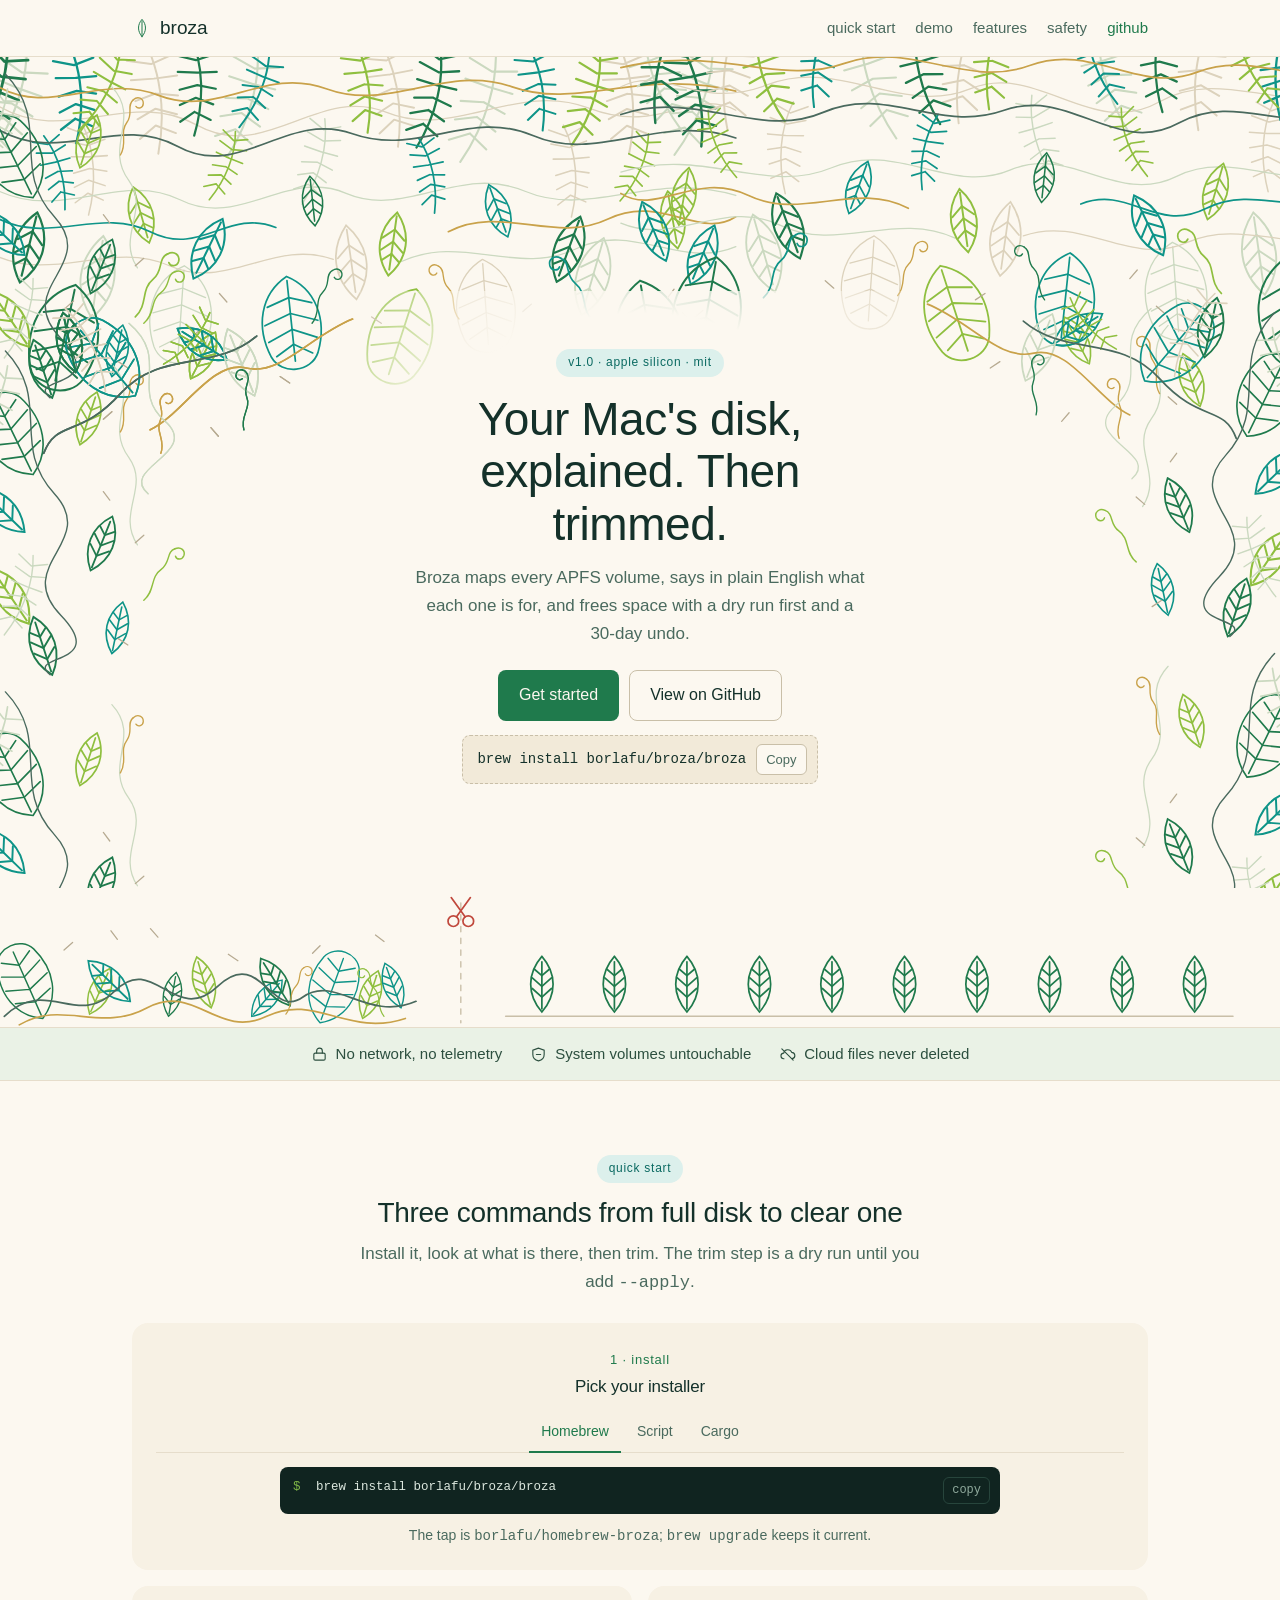
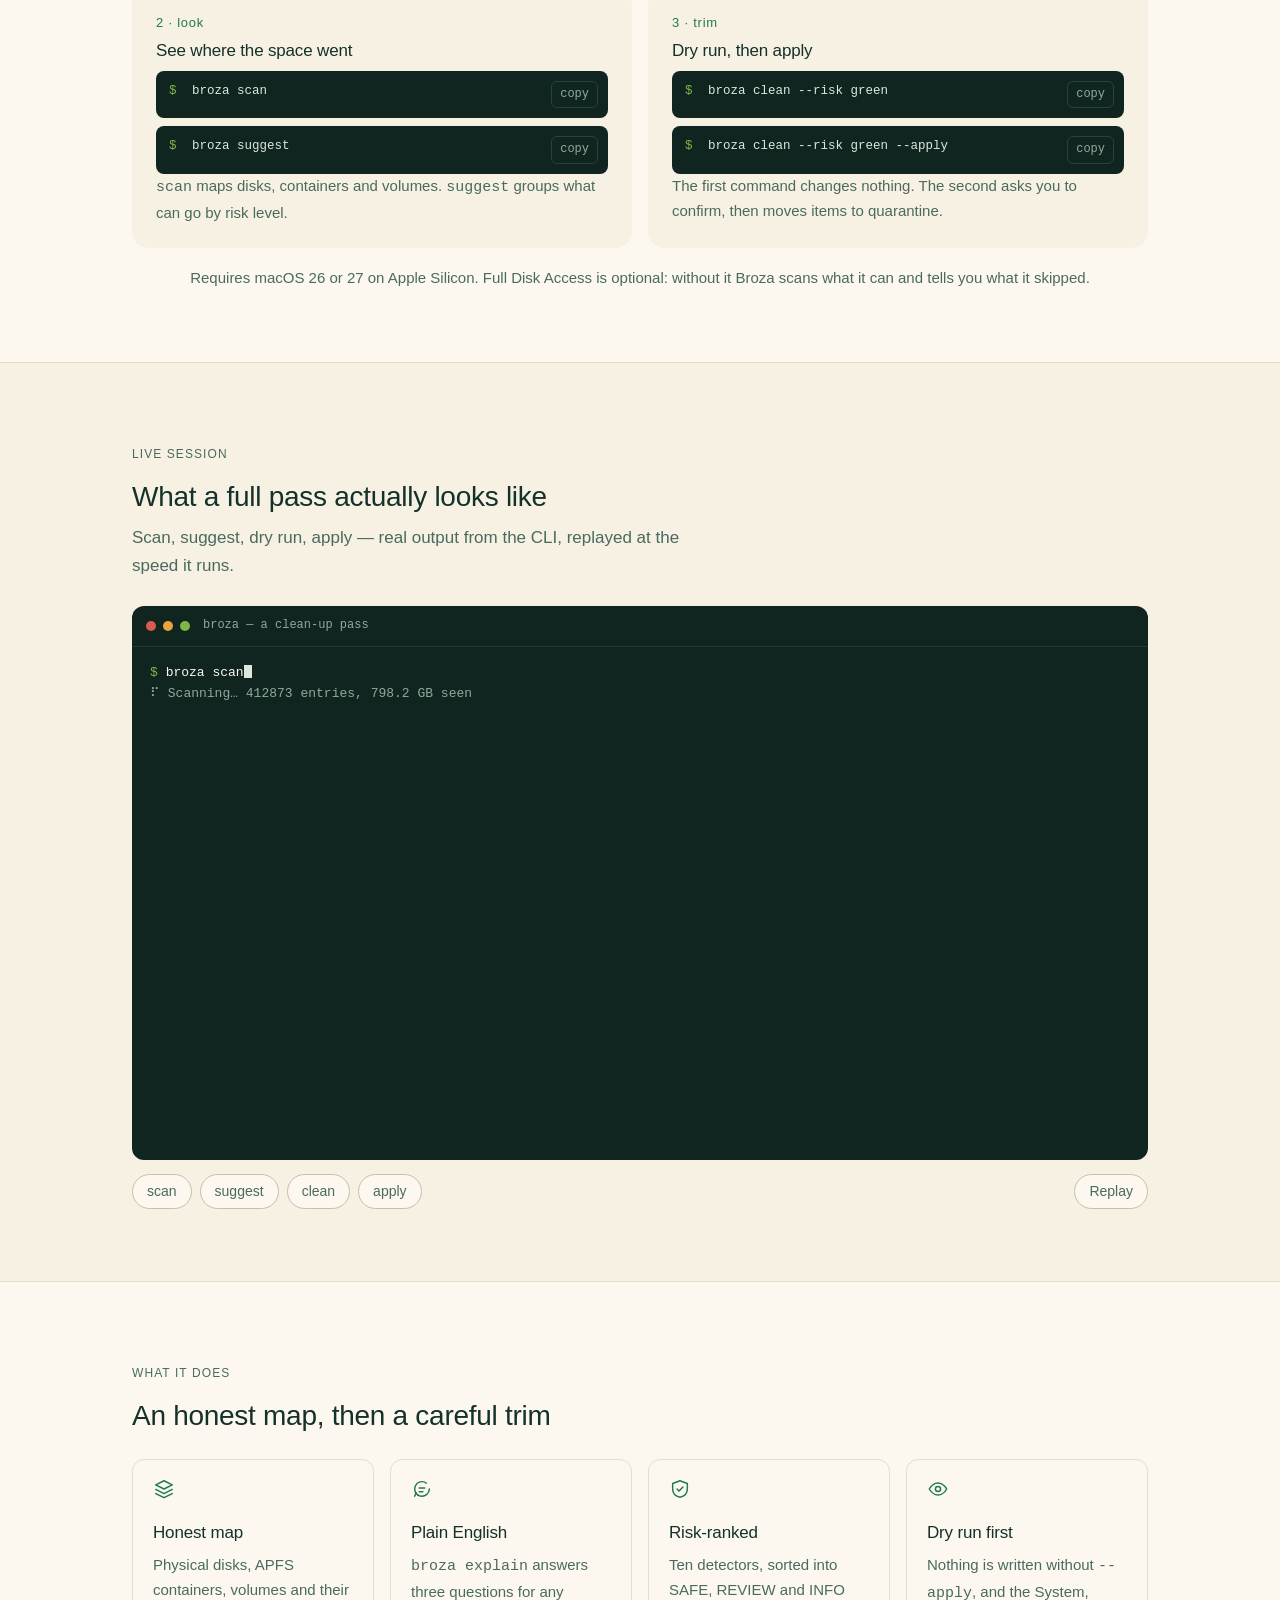
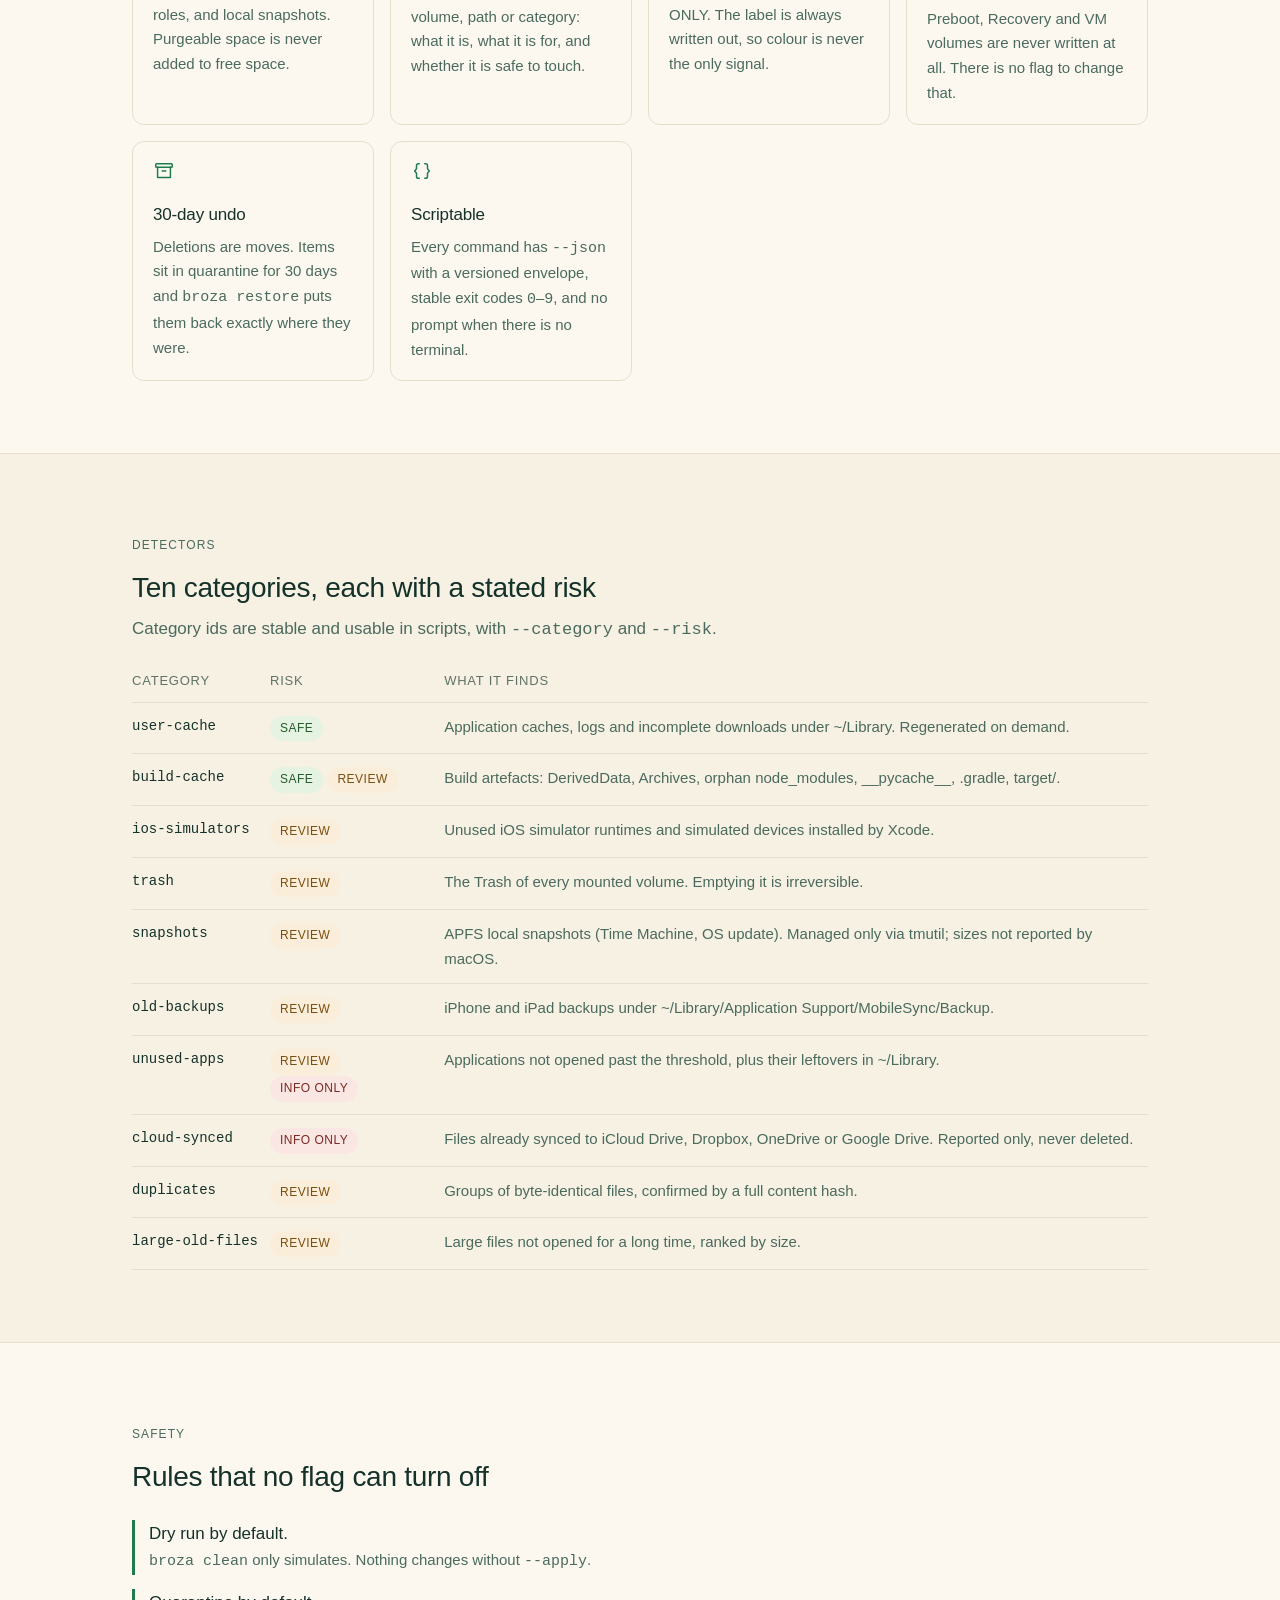
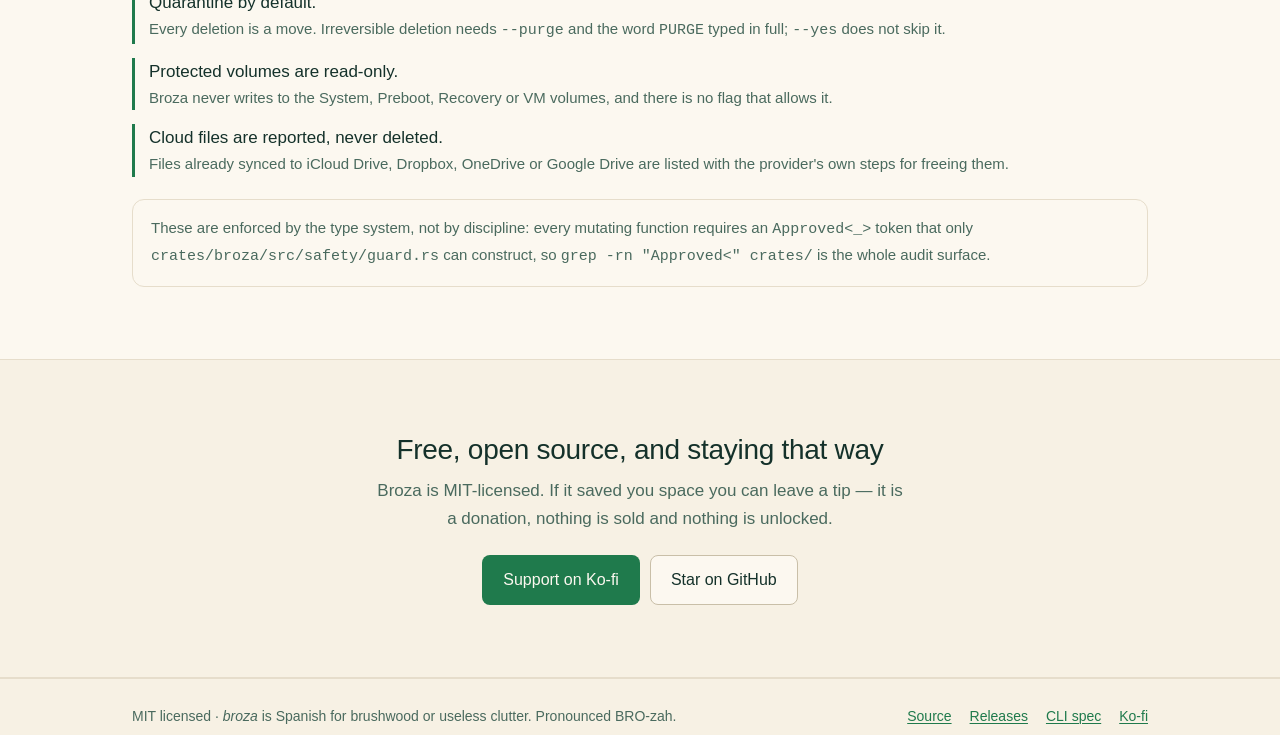
==== site/index.html @ 29a7ad4f "fix(site): contiguous hero foliage, quick start on two rows The canopy strip and the two margin colu" ====
<!doctype html>
<html lang="en">
<head>
<meta charset="utf-8">
<meta name="viewport" content="width=device-width, initial-scale=1">
<title>Broza — safe disk cleanup CLI for macOS</title>
<meta name="description" content="Broza is an open-source CLI that maps your Mac's APFS storage, explains what each volume and folder is for, and frees space with a dry run first and a reversible quarantine.">
<link rel="canonical" href="https://borlafu.github.io/broza/">
<link rel="icon" href="assets/favicon.svg" type="image/svg+xml">
<meta property="og:type" content="website">
<meta property="og:title" content="Broza — safe disk cleanup CLI for macOS">
<meta property="og:description" content="Maps every APFS volume, explains what each one is for, and frees space with a dry run first and a 30-day undo.">
<meta property="og:url" content="https://borlafu.github.io/broza/">
<meta name="twitter:card" content="summary">
<link rel="stylesheet" href="styles.css">
</head>
<body>

<a class="skip" href="#main">Skip to content</a>

<header class="nav">
  <div class="wrap nav-inner">
    <a class="brand" href="#main">
      <svg width="20" height="20" viewBox="-16 -56 32 60" fill="none" stroke="currentColor" stroke-width="3" stroke-linecap="round" style="color:var(--leaf)" aria-hidden="true"><path d="M0 0 C14 -16 14 -36 0 -52 C-14 -36 -14 -16 0 0 Z"/><path d="M0 -2 L0 -46"/></svg>
      broza
    </a>
    <nav class="nav-links" aria-label="Sections">
      <a href="#quick-start">quick start</a>
      <a href="#demo">demo</a>
      <a href="#features">features</a>
      <a href="#safety">safety</a>
      <a class="repo" href="https://github.com/borlafu/broza">github</a>
    </nav>
  </div>
</header>

<main id="main">

<section class="hero" style="padding-block:0">
  <div class="hero-body">
    <img class="hero-jungle" src="assets/hero-jungle.svg" alt="A tangled line-drawn jungle of leaves, ferns and vines">
    <div class="hero-plate">
      <span class="pill">v1.0 · apple silicon · mit</span>
      <h1>Your Mac's disk,<br>explained. Then trimmed.</h1>
      <p class="lede">Broza maps every APFS volume, says in plain English what each one is for, and frees space with a dry run first and a 30-day undo.</p>
      <div class="cta">
        <a class="btn btn-primary" href="#quick-start">Get started</a>
        <a class="btn btn-ghost" href="https://github.com/borlafu/broza">View on GitHub</a>
      </div>
      <div class="oneliner">
        <code id="install-cmd">brew install borlafu/broza/broza</code>
        <button class="copy" type="button" data-copy="install-cmd">Copy</button>
      </div>
    </div>
  </div>
  <img class="hero-cut" src="assets/hero-cut.svg" alt="The tangle is cut and becomes an evenly spaced row of leaves">
</section>

<div class="trust">
  <div class="wrap">
    <ul>
      <li><svg width="17" height="17" viewBox="0 0 24 24" fill="none" stroke="currentColor" stroke-width="1.6" stroke-linecap="round" aria-hidden="true"><rect x="4" y="10" width="16" height="10" rx="2"/><path d="M8 10V7a4 4 0 0 1 8 0v3"/></svg>No network, no telemetry</li>
      <li><svg width="17" height="17" viewBox="0 0 24 24" fill="none" stroke="currentColor" stroke-width="1.6" stroke-linecap="round" aria-hidden="true"><path d="M12 3 4 6v6c0 4.4 3.2 7.9 8 9 4.8-1.1 8-4.6 8-9V6z"/><path d="M9 12h6"/></svg>System volumes untouchable</li>
      <li><svg width="17" height="17" viewBox="0 0 24 24" fill="none" stroke="currentColor" stroke-width="1.6" stroke-linecap="round" aria-hidden="true"><path d="M7 18a4 4 0 0 1-.4-8A6 6 0 0 1 18 9a4.5 4.5 0 0 1 .8 8.9"/><path d="M4 4l16 16"/></svg>Cloud files never deleted</li>
    </ul>
  </div>
</div>

<section id="quick-start">
  <div class="wrap">
    <div class="section-head section-head-center">
      <span class="pill">quick start</span>
      <h2>Three commands from full disk to clear one</h2>
      <p>Install it, look at what is there, then trim. The trim step is a dry run until you add <code>--apply</code>.</p>
    </div>
    <div class="cards quick-cards">
      <div class="card card-soft card-install">
        <span class="step-n">1 · install</span>
        <h3>Pick your installer</h3>
        <div class="tabs" id="install-tabs" role="tablist" aria-label="Installation method" hidden>
          <button class="tab" type="button" role="tab" id="tab-brew" aria-controls="panel-brew" aria-selected="true">Homebrew</button>
          <button class="tab" type="button" role="tab" id="tab-script" aria-controls="panel-script" aria-selected="false">Script</button>
          <button class="tab" type="button" role="tab" id="tab-cargo" aria-controls="panel-cargo" aria-selected="false">Cargo</button>
        </div>
        <div class="panel" id="panel-brew" role="tabpanel" aria-labelledby="tab-brew">
          <div class="cmdline">
            <code><span class="sh" aria-hidden="true">$</span> brew install borlafu/broza/broza</code>
            <button class="copy-mini" type="button" data-copy-text="brew install borlafu/broza/broza" aria-label="Copy the Homebrew command"><span aria-hidden="true">copy</span></button>
          </div>
          <p>The tap is <code>borlafu/homebrew-broza</code>; <code>brew upgrade</code> keeps it current.</p>
        </div>
        <div class="panel" id="panel-script" role="tabpanel" aria-labelledby="tab-script">
          <div class="cmdline">
            <code><span class="sh" aria-hidden="true">$</span> curl --proto '=https' --tlsv1.2 -LsSf https://github.com/borlafu/broza/releases/latest/download/broza-cli-installer.sh | sh</code>
            <button class="copy-mini" type="button" data-copy-text="curl --proto '=https' --tlsv1.2 -LsSf https://github.com/borlafu/broza/releases/latest/download/broza-cli-installer.sh | sh" aria-label="Copy the installer script command"><span aria-hidden="true">copy</span></button>
          </div>
          <p>Installs the signed binary from the <a href="https://github.com/borlafu/broza/releases/latest">latest release</a>.</p>
        </div>
        <div class="panel" id="panel-cargo" role="tabpanel" aria-labelledby="tab-cargo">
          <div class="cmdline">
            <code><span class="sh" aria-hidden="true">$</span> cargo install --locked --git https://github.com/borlafu/broza broza-cli</code>
            <button class="copy-mini" type="button" data-copy-text="cargo install --locked --git https://github.com/borlafu/broza broza-cli" aria-label="Copy the Cargo command"><span aria-hidden="true">copy</span></button>
          </div>
          <p>Builds from source against the committed <code>Cargo.lock</code>.</p>
        </div>
      </div>
      <div class="card card-soft">
        <span class="step-n">2 · look</span>
        <h3>See where the space went</h3>
        <div class="cmdline">
          <code><span class="sh" aria-hidden="true">$</span> broza scan</code>
          <button class="copy-mini" type="button" data-copy-text="broza scan" aria-label="Copy the scan command"><span aria-hidden="true">copy</span></button>
        </div>
        <div class="cmdline">
          <code><span class="sh" aria-hidden="true">$</span> broza suggest</code>
          <button class="copy-mini" type="button" data-copy-text="broza suggest" aria-label="Copy the suggest command"><span aria-hidden="true">copy</span></button>
        </div>
        <p><code>scan</code> maps disks, containers and volumes. <code>suggest</code> groups what can go by risk level.</p>
      </div>
      <div class="card card-soft">
        <span class="step-n">3 · trim</span>
        <h3>Dry run, then apply</h3>
        <div class="cmdline">
          <code><span class="sh" aria-hidden="true">$</span> broza clean --risk green</code>
          <button class="copy-mini" type="button" data-copy-text="broza clean --risk green" aria-label="Copy the dry-run command"><span aria-hidden="true">copy</span></button>
        </div>
        <div class="cmdline">
          <code><span class="sh" aria-hidden="true">$</span> broza clean --risk green --apply</code>
          <button class="copy-mini" type="button" data-copy-text="broza clean --risk green --apply" aria-label="Copy the apply command"><span aria-hidden="true">copy</span></button>
        </div>
        <p>The first command changes nothing. The second asks you to confirm, then moves items to quarantine.</p>
      </div>
    </div>
    <p class="note note-center">Requires macOS 26 or 27 on Apple Silicon. Full Disk Access is optional: without it Broza scans what it can and tells you what it skipped.</p>
  </div>
</section>

<section id="demo" class="section-alt">
  <div class="wrap">
    <div class="section-head">
      <p class="eyebrow">Live session</p>
      <h2>What a full pass actually looks like</h2>
      <p>Scan, suggest, dry run, apply — real output from the CLI, replayed at the speed it runs.</p>
    </div>

    <div class="term" id="term" aria-live="off">
      <div class="term-bar">
        <span class="dot dot-r"></span><span class="dot dot-a"></span><span class="dot dot-g"></span>
        <span class="term-title">broza — a clean-up pass</span>
      </div>
      <pre class="term-body" id="term-body"><span class="term-step" data-step="scan" data-work="1400" data-status="Scanning… 412873 entries, 798.2 GB seen"><span class="line-cmd"><span class="prompt">$</span> <span class="cmd">broza scan</span></span>
<span class="out">Physical disk  disk0  —  APPLE SSD AP1024Z  (1.00 TB)
└─ APFS container  disk3  (994.7 GB)
   ├─ Used        812.4 GB  <span class="review">████████████████░░░░</span>  81.7%
   ├─ Free         98.1 GB
   └─ Purgeable    84.1 GB  <span class="dim">← estimate; macOS shows this as "available"</span>

   Volumes in this container:
   ┌ Macintosh HD         System     11.3 GB   <span class="dim">read-only, sealed</span>
   ├ Macintosh HD - Data  Data      798.2 GB   <span class="strong">← your data</span>
   ├ Preboot              Preboot     6.5 GB
   ├ Recovery             Recovery    1.2 GB
   └ VM                   VM          3.0 GB   <span class="dim">swap</span>

Largest consumers on Macintosh HD - Data:
  312.4 GB  ~/Library/Developer/Xcode/DerivedData/
   84.1 GB  ~/Library/Caches/
   61.7 GB  ~/Documents/</span></span>
<span class="term-step" data-step="suggest" data-work="2600"><span class="line-cmd"><span class="prompt">$</span> <span class="cmd">broza suggest</span></span>
<span class="out">Potentially reclaimable space:  <span class="strong">234.3 GB</span>
Reported, not reclaimable by Broza: 51.1 GB

<span class="safe">SAFE (green) — 138.2 GB</span>
   build-cache      121.4 GB   Xcode DerivedData (94.2 GB), Python bytecode caches (27.2 GB)
   user-cache        16.8 GB   Application caches (16.8 GB)

<span class="review">REVIEW (amber) — 96.1 GB</span>
   duplicates        52.3 GB   Duplicate files (52.3 GB)
   unused-apps       28.7 GB   6 apps not opened in more than 1 year
   old-backups       15.1 GB   2 iPhone backups from 2023
   build-cache          0 B
                               Docker Desktop disk image: 38.6 GB — inform only, see: broza explain build-cache
   snapshots           0 B     4 Time Machine local snapshots (size not reported by macOS)

<span class="info">INFO ONLY (red) — 0 B</span>
   cloud-synced         0 B
                               Already backed up in iCloud Drive: 12.5 GB — inform only, see: broza explain cloud-synced

<span class="dim">Next step:
  broza clean --risk green            (dry run, deletes nothing)
  broza clean --risk green --apply    (moves to quarantine; space is freed after expiry or purge)</span></span></span>
<span class="term-step" data-step="clean" data-work="1000"><span class="line-cmd"><span class="prompt">$</span> <span class="cmd">broza clean --risk green</span></span>
<span class="out"><span class="strong">Dry run: nothing was changed.</span>

Would move to quarantine 5122 item(s), 21.6 GB in all:
   planned        3.0 GB  ~/Library/Caches/Google
   planned        2.3 GB  ~/Library/Caches/pnpm
   planned        1.9 GB  ~/Library/Caches/Homebrew
   … and 5119 more

<span class="dim">Next step:
  broza clean --risk green --apply    (moves to quarantine; `broza restore` brings items back until they expire)</span></span></span>
<span class="term-step" data-step="apply" data-work="1800"><span class="line-cmd"><span class="prompt">$</span> <span class="cmd">broza clean --risk green --apply</span></span>
<span class="out">
5122 items (21.6 GB), risk <span class="safe">SAFE</span>.
  ~/Library/Caches/Google
  ~/Library/Caches/pnpm
  ~/Library/Caches/Homebrew
  ~/Library/Caches/Yarn
  ~/Library/Caches/go-build
Proceed? [y/N] <span class="strong">y</span>
Session cln_20260921103608_a1b2: 5122 item(s) moved to quarantine, 21.6 GB pending (freed after expiry or purge).
Quarantine: ~/.local/share/broza/quarantine/cln_20260921103608_a1b2
<span class="strong">Undo: broza restore --session cln_20260921103608_a1b2</span></span></span></pre>
    </div>

    <div class="term-controls" id="term-controls" hidden>
      <button class="chip" type="button" data-jump="scan" aria-pressed="false">scan</button>
      <button class="chip" type="button" data-jump="suggest" aria-pressed="false">suggest</button>
      <button class="chip" type="button" data-jump="clean" aria-pressed="false">clean</button>
      <button class="chip" type="button" data-jump="apply" aria-pressed="false">apply</button>
      <button class="chip replay" type="button" data-replay>Replay</button>
    </div>
  </div>
</section>

<section id="features">
  <div class="wrap">
    <div class="section-head">
      <p class="eyebrow">What it does</p>
      <h2>An honest map, then a careful trim</h2>
    </div>
    <div class="cards">
      <div class="card">
        <svg width="22" height="22" viewBox="0 0 24 24" fill="none" stroke="currentColor" stroke-width="1.6" stroke-linecap="round" stroke-linejoin="round" aria-hidden="true"><path d="M12 3 3 7.5 12 12l9-4.5z"/><path d="M3 12.5 12 17l9-4.5"/><path d="M3 17 12 21.5 21 17"/></svg>
        <h3>Honest map</h3>
        <p>Physical disks, APFS containers, volumes and their roles, and local snapshots. Purgeable space is never added to free space.</p>
      </div>
      <div class="card">
        <svg width="22" height="22" viewBox="0 0 24 24" fill="none" stroke="currentColor" stroke-width="1.6" stroke-linecap="round" stroke-linejoin="round" aria-hidden="true"><path d="M20 12a8 8 0 1 1-3.3-6.5"/><path d="M4 20l1.6-4"/><path d="M9 11h6M9 15h4"/></svg>
        <h3>Plain English</h3>
        <p><code>broza explain</code> answers three questions for any volume, path or category: what it is, what it is for, and whether it is safe to touch.</p>
      </div>
      <div class="card">
        <svg width="22" height="22" viewBox="0 0 24 24" fill="none" stroke="currentColor" stroke-width="1.6" stroke-linecap="round" stroke-linejoin="round" aria-hidden="true"><path d="M12 3 4 6v6c0 4.4 3.2 7.9 8 9 4.8-1.1 8-4.6 8-9V6z"/><path d="m8.8 12 2.2 2.2 4.2-4.4"/></svg>
        <h3>Risk-ranked</h3>
        <p>Ten detectors, sorted into SAFE, REVIEW and INFO ONLY. The label is always written out, so colour is never the only signal.</p>
      </div>
      <div class="card">
        <svg width="22" height="22" viewBox="0 0 24 24" fill="none" stroke="currentColor" stroke-width="1.6" stroke-linecap="round" stroke-linejoin="round" aria-hidden="true"><path d="M2.5 12S6 5.5 12 5.5 21.5 12 21.5 12 18 18.5 12 18.5 2.5 12 2.5 12Z"/><circle cx="12" cy="12" r="2.8"/></svg>
        <h3>Dry run first</h3>
        <p>Nothing is written without <code>--apply</code>, and the System, Preboot, Recovery and VM volumes are never written at all. There is no flag to change that.</p>
      </div>
      <div class="card">
        <svg width="22" height="22" viewBox="0 0 24 24" fill="none" stroke="currentColor" stroke-width="1.6" stroke-linecap="round" stroke-linejoin="round" aria-hidden="true"><rect x="3" y="4" width="18" height="4" rx="1"/><path d="M5 8v11h14V8"/><path d="M10 12h4"/></svg>
        <h3>30-day undo</h3>
        <p>Deletions are moves. Items sit in quarantine for 30 days and <code>broza restore</code> puts them back exactly where they were.</p>
      </div>
      <div class="card">
        <svg width="22" height="22" viewBox="0 0 24 24" fill="none" stroke="currentColor" stroke-width="1.6" stroke-linecap="round" stroke-linejoin="round" aria-hidden="true"><path d="M9 4H8a2 2 0 0 0-2 2v3.5L4 12l2 2.5V18a2 2 0 0 0 2 2h1"/><path d="M15 4h1a2 2 0 0 1 2 2v3.5l2 2.5-2 2.5V18a2 2 0 0 1-2 2h-1"/></svg>
        <h3>Scriptable</h3>
        <p>Every command has <code>--json</code> with a versioned envelope, stable exit codes <code>0</code>–<code>9</code>, and no prompt when there is no terminal.</p>
      </div>
    </div>
  </div>
</section>

<section class="section-alt">
  <div class="wrap">
    <div class="section-head">
      <p class="eyebrow">Detectors</p>
      <h2>Ten categories, each with a stated risk</h2>
      <p>Category ids are stable and usable in scripts, with <code>--category</code> and <code>--risk</code>.</p>
    </div>
    <table class="detectors">
      <thead>
        <tr><th scope="col">Category</th><th scope="col">Risk</th><th scope="col">What it finds</th></tr>
      </thead>
      <tbody>
        <tr><td>user-cache</td><td><span class="risk risk-safe">SAFE</span></td><td>Application caches, logs and incomplete downloads under ~/Library. Regenerated on demand.</td></tr>
        <tr><td>build-cache</td><td><span class="risk risk-safe">SAFE</span> <span class="risk risk-review">REVIEW</span></td><td>Build artefacts: DerivedData, Archives, orphan node_modules, __pycache__, .gradle, target/.</td></tr>
        <tr><td>ios-simulators</td><td><span class="risk risk-review">REVIEW</span></td><td>Unused iOS simulator runtimes and simulated devices installed by Xcode.</td></tr>
        <tr><td>trash</td><td><span class="risk risk-review">REVIEW</span></td><td>The Trash of every mounted volume. Emptying it is irreversible.</td></tr>
        <tr><td>snapshots</td><td><span class="risk risk-review">REVIEW</span></td><td>APFS local snapshots (Time Machine, OS update). Managed only via tmutil; sizes not reported by macOS.</td></tr>
        <tr><td>old-backups</td><td><span class="risk risk-review">REVIEW</span></td><td>iPhone and iPad backups under ~/Library/Application Support/MobileSync/Backup.</td></tr>
        <tr><td>unused-apps</td><td><span class="risk risk-review">REVIEW</span> <span class="risk risk-info">INFO ONLY</span></td><td>Applications not opened past the threshold, plus their leftovers in ~/Library.</td></tr>
        <tr><td>cloud-synced</td><td><span class="risk risk-info">INFO ONLY</span></td><td>Files already synced to iCloud Drive, Dropbox, OneDrive or Google Drive. Reported only, never deleted.</td></tr>
        <tr><td>duplicates</td><td><span class="risk risk-review">REVIEW</span></td><td>Groups of byte-identical files, confirmed by a full content hash.</td></tr>
        <tr><td>large-old-files</td><td><span class="risk risk-review">REVIEW</span></td><td>Large files not opened for a long time, ranked by size.</td></tr>
      </tbody>
    </table>
  </div>
</section>

<section id="safety">
  <div class="wrap">
    <div class="section-head">
      <p class="eyebrow">Safety</p>
      <h2>Rules that no flag can turn off</h2>
    </div>
    <ul class="safety-list">
      <li><strong>Dry run by default.</strong><p><code>broza clean</code> only simulates. Nothing changes without <code>--apply</code>.</p></li>
      <li><strong>Quarantine by default.</strong><p>Every deletion is a move. Irreversible deletion needs <code>--purge</code> and the word <code>PURGE</code> typed in full; <code>--yes</code> does not skip it.</p></li>
      <li><strong>Protected volumes are read-only.</strong><p>Broza never writes to the System, Preboot, Recovery or VM volumes, and there is no flag that allows it.</p></li>
      <li><strong>Cloud files are reported, never deleted.</strong><p>Files already synced to iCloud Drive, Dropbox, OneDrive or Google Drive are listed with the provider's own steps for freeing them.</p></li>
    </ul>
    <p class="proof">These are enforced by the type system, not by discipline: every mutating function requires an <code>Approved&lt;_&gt;</code> token that only <code>crates/broza/src/safety/guard.rs</code> can construct, so <code>grep -rn "Approved&lt;" crates/</code> is the whole audit surface.</p>
  </div>
</section>

<section class="section-alt support">
  <div class="wrap">
    <h2>Free, open source, and staying that way</h2>
    <p>Broza is MIT-licensed. If it saved you space you can leave a tip — it is a donation, nothing is sold and nothing is unlocked.</p>
    <div class="cta">
      <a class="btn btn-primary" href="https://ko-fi.com/borlafu">Support on Ko-fi</a>
      <a class="btn btn-ghost" href="https://github.com/borlafu/broza">Star on GitHub</a>
    </div>
  </div>
</section>

</main>

<footer class="footer">
  <div class="wrap footer-inner">
    <p>MIT licensed · <em>broza</em> is Spanish for brushwood or useless clutter. Pronounced BRO-zah.</p>
    <ul>
      <li><a href="https://github.com/borlafu/broza">Source</a></li>
      <li><a href="https://github.com/borlafu/broza/releases/latest">Releases</a></li>
      <li><a href="https://github.com/borlafu/broza/blob/main/docs/cli-spec.md">CLI spec</a></li>
      <li><a href="https://ko-fi.com/borlafu">Ko-fi</a></li>
    </ul>
  </div>
</footer>

<script src="ui.js" defer></script>
<script src="demo.js" defer></script>
</body>
</html>
---- site/styles.css ----
/* Broza landing page. Flat, line-drawn, one fixed light theme. */

:root {
  color-scheme: light;

  --paper: #fcf8f0;
  --paper-2: #f7f1e4;
  --paper-3: #eaf2e6;
  --ink: #14312a;
  --ink-soft: #4a6a5e;
  --leaf: #1f7a4c;
  --leaf-dark: #17603b;
  --palm: #0e9488;
  --palm-tint: #dcf0ec;
  --palm-ink: #0b6a62;
  --line: #e6ddcb;
  --line-strong: #c9bfa8;

  --safe-bg: #e6f2e2;
  --safe-ink: #245c2c;
  --review-bg: #faeeda;
  --review-ink: #7a4e10;
  --info-bg: #fae7e4;
  --info-ink: #7a2a22;

  --term-bg: #102420;
  --term-fg: #dce7de;
  --term-dim: #8fa99c;
  --term-green: #7fb646;
  --term-amber: #e8a33d;
  --term-red: #e2766a;
  --term-bright: #fcf8f0;

  --radius: 8px;
  --radius-card: 12px;
  --gutter: clamp(16px, 4vw, 32px);
  --measure: 1080px;

  --sans: -apple-system, BlinkMacSystemFont, "Segoe UI", Roboto, Helvetica, Arial, sans-serif;
  --mono: ui-monospace, SFMono-Regular, "SF Mono", Menlo, Consolas, monospace;
}

* { box-sizing: border-box; }

html { -webkit-text-size-adjust: 100%; }

body {
  margin: 0;
  background: var(--paper);
  color: var(--ink);
  font-family: var(--sans);
  font-size: 17px;
  line-height: 1.65;
}

h1, h2, h3 { font-weight: 500; letter-spacing: -0.01em; margin: 0; }
h1 { font-size: clamp(30px, 5.2vw, 46px); line-height: 1.14; }
h2 { font-size: clamp(22px, 3.2vw, 28px); line-height: 1.25; }
h3 { font-size: 17px; }
p { margin: 0; }

a { color: var(--leaf); text-decoration-thickness: 1px; text-underline-offset: 2px; }
a:hover { color: var(--leaf-dark); }

code, pre, kbd { font-family: var(--mono); }

:focus-visible { outline: 2px solid var(--leaf); outline-offset: 2px; border-radius: 3px; }

.skip {
  position: absolute;
  left: -9999px;
  top: 8px;
  background: var(--paper);
  border: 1px solid var(--leaf);
  border-radius: var(--radius);
  padding: 8px 14px;
  z-index: 10;
}
.skip:focus { left: var(--gutter); }

.wrap {
  max-width: var(--measure);
  margin: 0 auto;
  padding-inline: var(--gutter);
}

.eyebrow {
  font-size: 12px;
  letter-spacing: 0.09em;
  text-transform: uppercase;
  color: #5f7267;
  margin-bottom: 14px;
}

/* ---------- nav ---------- */

.nav {
  border-bottom: 1px solid var(--line);
  background: var(--paper);
}
.nav-inner {
  display: flex;
  align-items: center;
  justify-content: space-between;
  gap: 16px;
  min-height: 56px;
}
.brand {
  display: flex;
  align-items: center;
  gap: 8px;
  font-size: 19px;
  font-weight: 500;
  color: var(--ink);
  text-decoration: none;
}
.nav-links { display: flex; gap: 20px; font-size: 15px; }
.nav-links a { color: var(--ink-soft); text-decoration: none; }
.nav-links a:hover { color: var(--leaf); }
.nav-links .repo { color: var(--leaf); }

/* ---------- hero ---------- */

.hero { background: var(--paper); }

.hero-body {
  position: relative;
  padding-top: clamp(150px, 26vh, 250px);
  padding-bottom: clamp(24px, 4vw, 48px);
  overflow: hidden;
}

.hero-jungle {
  position: absolute;
  inset: 0;
  width: 100%;
  height: 100%;
  object-fit: cover;
  object-position: center top;
  pointer-events: none;
}

.hero-plate {
  position: relative;
  width: min(560px, 82%);
  margin: 0 auto;
  padding: clamp(28px, 6vw, 56px) clamp(24px, 5vw, 52px);
  text-align: center;
  background: radial-gradient(
    ellipse 78% 74% at 50% 50%,
    var(--paper) 0%,
    var(--paper) 62%,
    rgba(252, 248, 240, 0) 100%
  );
}

.pill {
  display: inline-block;
  font-size: 12px;
  letter-spacing: 0.06em;
  color: var(--palm-ink);
  background: var(--palm-tint);
  border-radius: 999px;
  padding: 4px 12px;
  margin-bottom: 16px;
}

.lede { color: var(--ink-soft); margin-top: 14px; }

.cta {
  display: flex;
  justify-content: center;
  flex-wrap: wrap;
  gap: 10px;
  margin-top: 22px;
}

.btn {
  display: inline-block;
  font-size: 16px;
  padding: 11px 20px;
  border-radius: var(--radius);
  text-decoration: none;
  border: 1px solid transparent;
}
.btn-primary { background: var(--leaf); color: var(--paper); }
.btn-primary:hover { background: var(--leaf-dark); color: var(--paper); }
.btn-ghost { border-color: var(--line-strong); color: var(--ink); background: var(--paper); }
.btn-ghost:hover { border-color: var(--leaf); color: var(--leaf); }

.oneliner {
  display: inline-flex;
  align-items: center;
  gap: 10px;
  margin-top: 14px;
  background: #f2ead9;
  border: 1px dashed var(--line-strong);
  border-radius: var(--radius);
  padding: 8px 10px 8px 14px;
  max-width: 100%;
}
.oneliner code { font-size: 14px; white-space: nowrap; overflow-x: auto; }
.copy {
  font: inherit;
  font-size: 13px;
  color: var(--ink-soft);
  background: var(--paper);
  border: 1px solid var(--line-strong);
  border-radius: 6px;
  padding: 4px 9px;
  cursor: pointer;
}
.copy:hover { color: var(--leaf); border-color: var(--leaf); }

.hero-cut { display: block; width: 100%; height: auto; }

/* ---------- trust strip ---------- */

.trust {
  background: var(--paper-3);
  border-block: 1px solid var(--line);
  font-size: 15px;
  color: #2c4f3f;
}
.trust ul {
  display: flex;
  flex-wrap: wrap;
  justify-content: center;
  gap: 10px 28px;
  list-style: none;
  margin: 0;
  padding: 14px 0;
}
.trust li { display: flex; align-items: center; gap: 8px; }
.trust svg { flex: none; }

/* ---------- sections ---------- */

section { padding-block: clamp(40px, 7vw, 72px); }
.section-alt { background: var(--paper-2); border-block: 1px solid var(--line); }
.section-head { max-width: 62ch; margin-bottom: 26px; }
.section-head p { color: var(--ink-soft); margin-top: 10px; }

.cards {
  display: grid;
  grid-template-columns: repeat(auto-fit, minmax(240px, 1fr));
  gap: 16px;
}

.card {
  background: var(--paper);
  border: 1px solid var(--line);
  border-radius: var(--radius-card);
  padding: 18px 20px;
}
.card h3 { margin-bottom: 6px; }
.card p { color: var(--ink-soft); font-size: 15px; }
.card svg { color: var(--leaf); margin-bottom: 10px; }
.card pre {
  margin: 10px 0 0;
  font-size: 14px;
  line-height: 1.75;
  white-space: pre-wrap;
  word-break: break-word;
}
.step-n {
  display: inline-block;
  font-size: 13px;
  color: var(--leaf);
  letter-spacing: 0.06em;
}
.note { color: var(--ink-soft); font-size: 15px; margin-top: 18px; }

/* ---------- install tabs + command lines ---------- */

.tabs {
  display: flex;
  gap: 4px;
  margin: 12px 0 14px;
  border-bottom: 1px solid var(--line);
}
.tab {
  font: inherit;
  font-size: 14px;
  color: var(--ink-soft);
  background: none;
  border: 0;
  border-bottom: 2px solid transparent;
  border-radius: 0;
  padding: 7px 12px;
  margin-bottom: -1px;
  cursor: pointer;
}
.tab:hover { color: var(--leaf); }
.tab[aria-selected="true"] { color: var(--leaf); border-bottom-color: var(--leaf); }

.panel + .panel { margin-top: 12px; }
.panel p { color: var(--ink-soft); font-size: 14px; margin-top: 10px; }

.cmdline {
  display: flex;
  align-items: flex-start;
  gap: 10px;
  background: var(--term-bg);
  border-radius: var(--radius);
  padding: 10px 10px 10px 13px;
}
.cmdline + .cmdline { margin-top: 8px; }
.cmdline code {
  flex: 1;
  min-width: 0;
  font-size: 12.5px;
  line-height: 1.6;
  color: var(--term-fg);
  overflow-wrap: anywhere;
}
.cmdline .sh { color: var(--term-green); margin-right: 8px; }
.copy-mini {
  font: inherit;
  font-family: var(--mono);
  font-size: 12px;
  color: var(--term-dim);
  background: none;
  border: 1px solid #27453c;
  border-radius: 6px;
  padding: 3px 8px;
  cursor: pointer;
  flex: none;
}
.copy-mini:hover { color: var(--term-fg); border-color: #3c6355; }
.copy-mini:focus-visible { outline-color: var(--term-green); }

.section-head-center { text-align: center; margin-inline: auto; }
.section-head-center .pill { margin-bottom: 12px; }

.quick-cards { grid-template-columns: 1fr; }
.card-soft {
  border: 0;
  background: var(--paper-2);
  border-radius: 16px;
  padding: 22px 24px;
}
.card-install { text-align: center; }
.card-install .tabs { justify-content: center; }
.card-install .panel { max-width: 720px; margin-inline: auto; }
.card-install .cmdline { text-align: left; }
.note-center { text-align: center; }

@media (min-width: 700px) {
  .quick-cards { grid-template-columns: 1fr 1fr; }
  .card-install { grid-column: 1 / -1; }
}

/* ---------- terminal ---------- */

.term {
  background: var(--term-bg);
  border-radius: var(--radius-card);
  overflow: hidden;
}
.term-bar {
  display: flex;
  align-items: center;
  gap: 7px;
  padding: 10px 14px;
  border-bottom: 1px solid #1e3a33;
}
.dot { width: 10px; height: 10px; border-radius: 50%; display: block; }
.dot-r { background: #d95a4e; }
.dot-a { background: #e8a33d; }
.dot-g { background: #7fb646; }
.term-title { font-family: var(--mono); font-size: 12px; color: var(--term-dim); margin-left: 6px; }
.term-body {
  margin: 0;
  padding: 16px 18px;
  font-size: 13px;
  line-height: 1.6;
  color: var(--term-fg);
  white-space: pre;
  overflow-x: auto;
}
.term-body .prompt { color: var(--term-green); }
.term-body .cmd { color: var(--term-bright); }
.term-body .safe { color: var(--term-green); }
.term-body .review { color: var(--term-amber); }
.term-body .info { color: var(--term-red); }
.term-body .dim { color: var(--term-dim); }
.term-body .strong { color: var(--term-bright); }
.term-body.is-live .term-step { display: block; }

.cursor {
  display: inline-block;
  width: 8px;
  height: 1em;
  background: var(--term-fg);
  vertical-align: -2px;
  animation: blink 1.05s steps(1) infinite;
}
@keyframes blink { 50% { opacity: 0; } }

.term-controls {
  display: flex;
  flex-wrap: wrap;
  gap: 8px;
  margin-top: 14px;
  align-items: center;
}
.chip {
  font: inherit;
  font-size: 14px;
  color: var(--ink-soft);
  background: var(--paper);
  border: 1px solid var(--line-strong);
  border-radius: 999px;
  padding: 5px 14px;
  cursor: pointer;
}
.chip:hover { color: var(--leaf); border-color: var(--leaf); }
.chip[aria-pressed="true"] { background: var(--leaf); border-color: var(--leaf); color: var(--paper); }
.replay { margin-left: auto; }

/* ---------- detector table ---------- */

.detectors { width: 100%; border-collapse: collapse; font-size: 15px; }
.detectors th {
  text-align: left;
  font-weight: 500;
  font-size: 13px;
  letter-spacing: 0.06em;
  text-transform: uppercase;
  color: #5f7267;
  border-bottom: 1px solid var(--line);
  padding: 0 12px 10px 0;
}
.detectors td { border-bottom: 1px solid var(--line); padding: 12px 12px 12px 0; vertical-align: top; }
.detectors td:first-child { font-family: var(--mono); font-size: 14px; white-space: nowrap; }
.detectors td:last-child { color: var(--ink-soft); padding-right: 0; }

.risk {
  display: inline-block;
  font-size: 12px;
  letter-spacing: 0.04em;
  border-radius: 999px;
  padding: 3px 10px;
  white-space: nowrap;
}
.risk-safe { background: var(--safe-bg); color: var(--safe-ink); }
.risk-review { background: var(--review-bg); color: var(--review-ink); }
.risk-info { background: var(--info-bg); color: var(--info-ink); }

/* ---------- safety ---------- */

.safety-list { list-style: none; margin: 0; padding: 0; display: grid; gap: 14px; }
.safety-list li {
  border-left: 3px solid var(--leaf);
  border-radius: 0;
  padding-left: 14px;
}
.safety-list strong { font-weight: 500; }
.safety-list p { color: var(--ink-soft); font-size: 15px; }
.proof {
  margin-top: 22px;
  background: var(--paper);
  border: 1px solid var(--line);
  border-radius: var(--radius-card);
  padding: 16px 18px;
  font-size: 15px;
  color: var(--ink-soft);
}

/* ---------- support + footer ---------- */

.support { text-align: center; }
.support p { color: var(--ink-soft); margin-top: 10px; max-width: 56ch; margin-inline: auto; }

.footer {
  border-top: 1px solid var(--line);
  background: var(--paper-2);
  font-size: 14px;
  color: var(--ink-soft);
  padding-block: 26px;
}
.footer-inner { display: flex; flex-wrap: wrap; gap: 10px 22px; justify-content: space-between; }
.footer ul { display: flex; flex-wrap: wrap; gap: 18px; list-style: none; margin: 0; padding: 0; }

/* ---------- responsive ---------- */

@media (max-width: 700px) {
  body { font-size: 16px; }
  .hero-body { padding-top: 132px; }
  .oneliner { flex-wrap: wrap; }
  .oneliner code { white-space: normal; overflow-wrap: anywhere; }
  .hero-plate { width: 100%; }
  .nav-links a:not(.repo) { display: none; }

  .detectors thead { display: none; }
  .detectors tr { display: block; border-bottom: 1px solid var(--line); padding: 12px 0; }
  .detectors td { display: block; border: 0; padding: 2px 0; }
  .detectors td:first-child { font-size: 15px; }
}

@media (max-width: 600px) {
  .hero-cut { object-fit: cover; object-position: right; height: 92px; }
}

@media (prefers-reduced-motion: reduce) {
  .cursor { animation: none; }
}
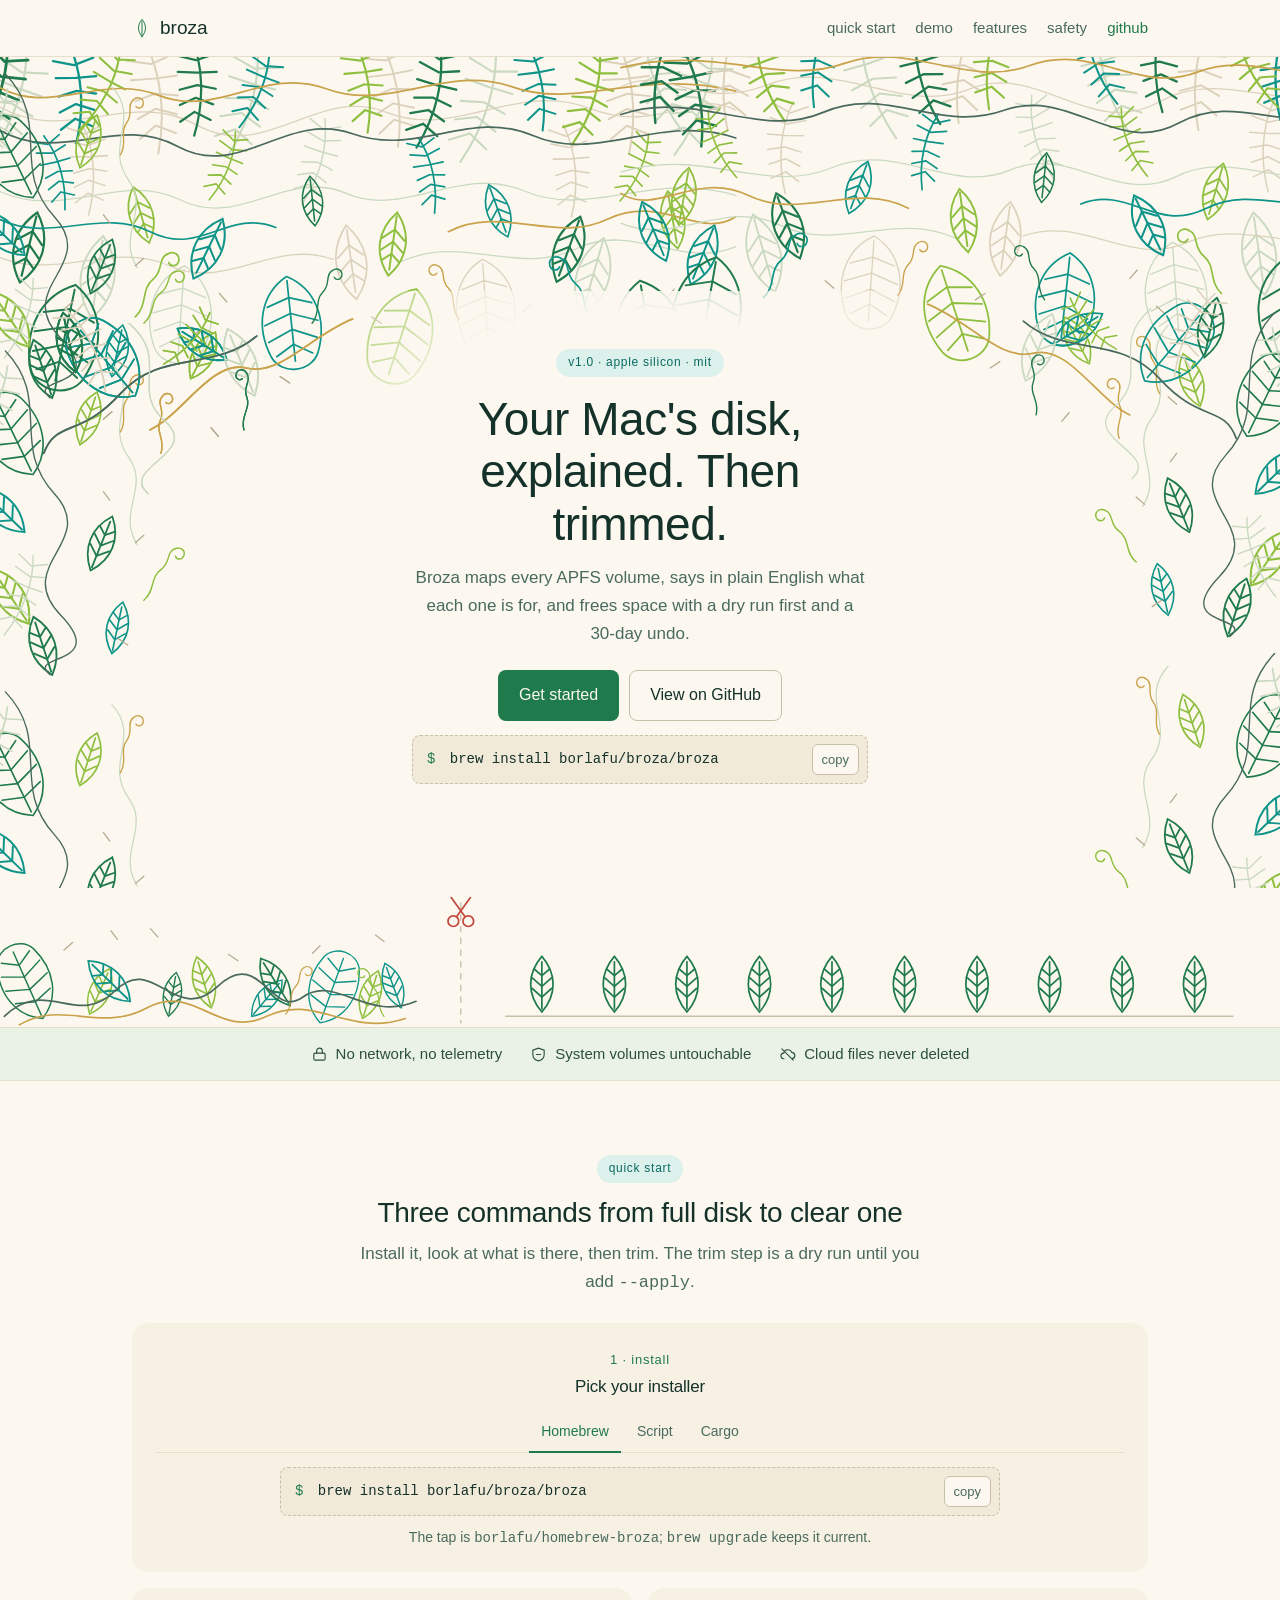
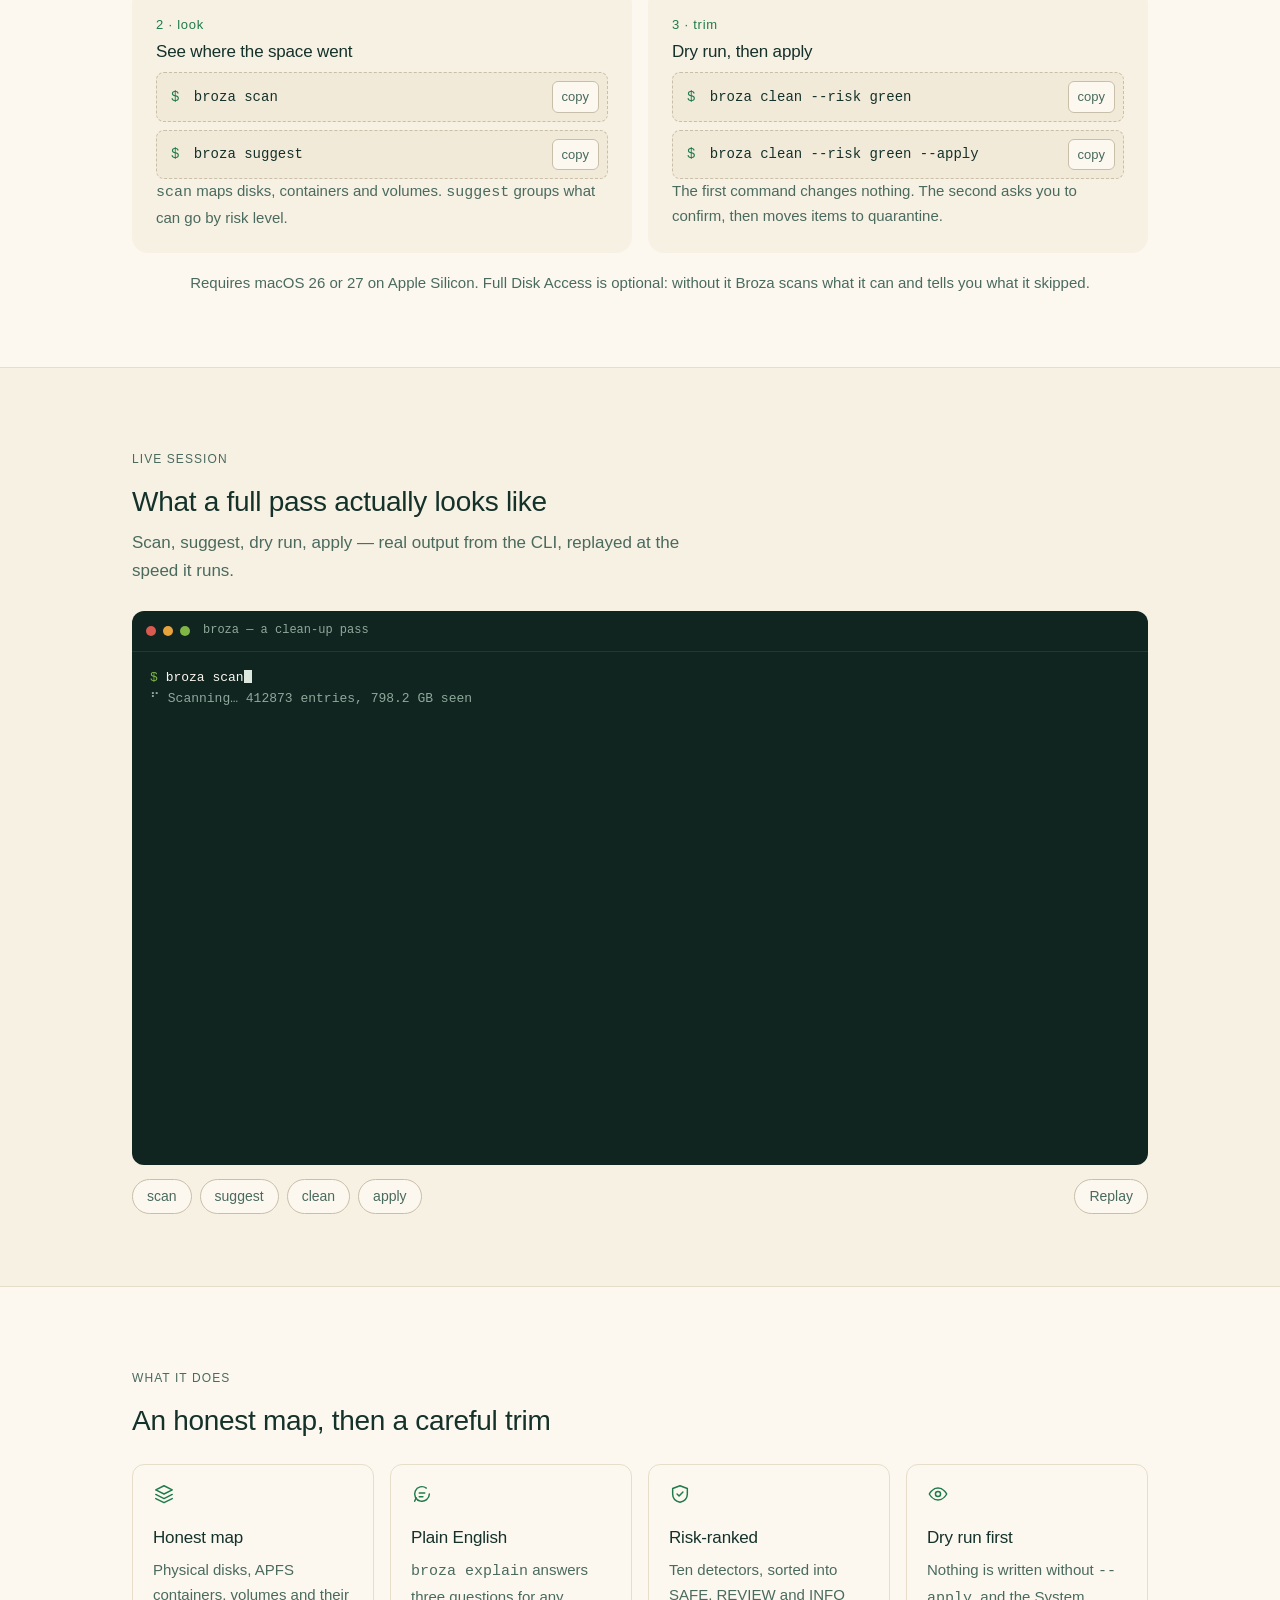
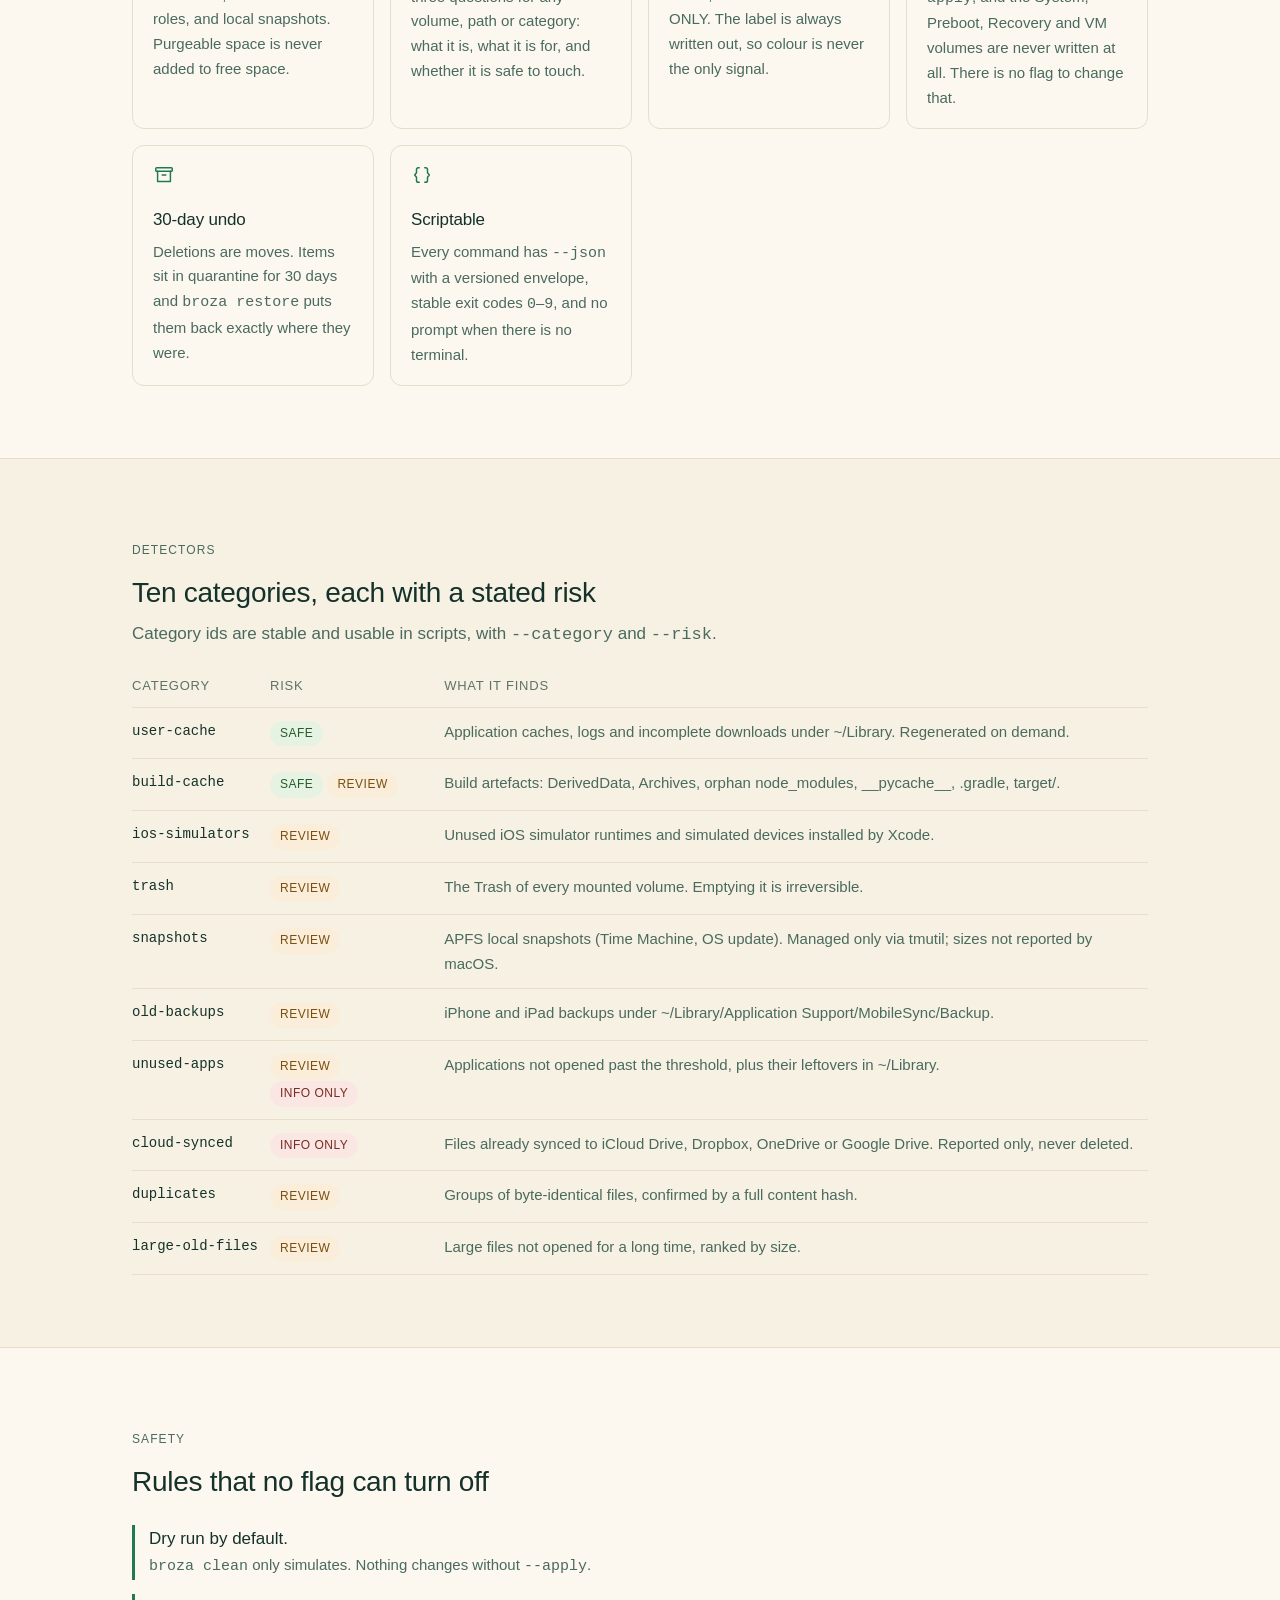
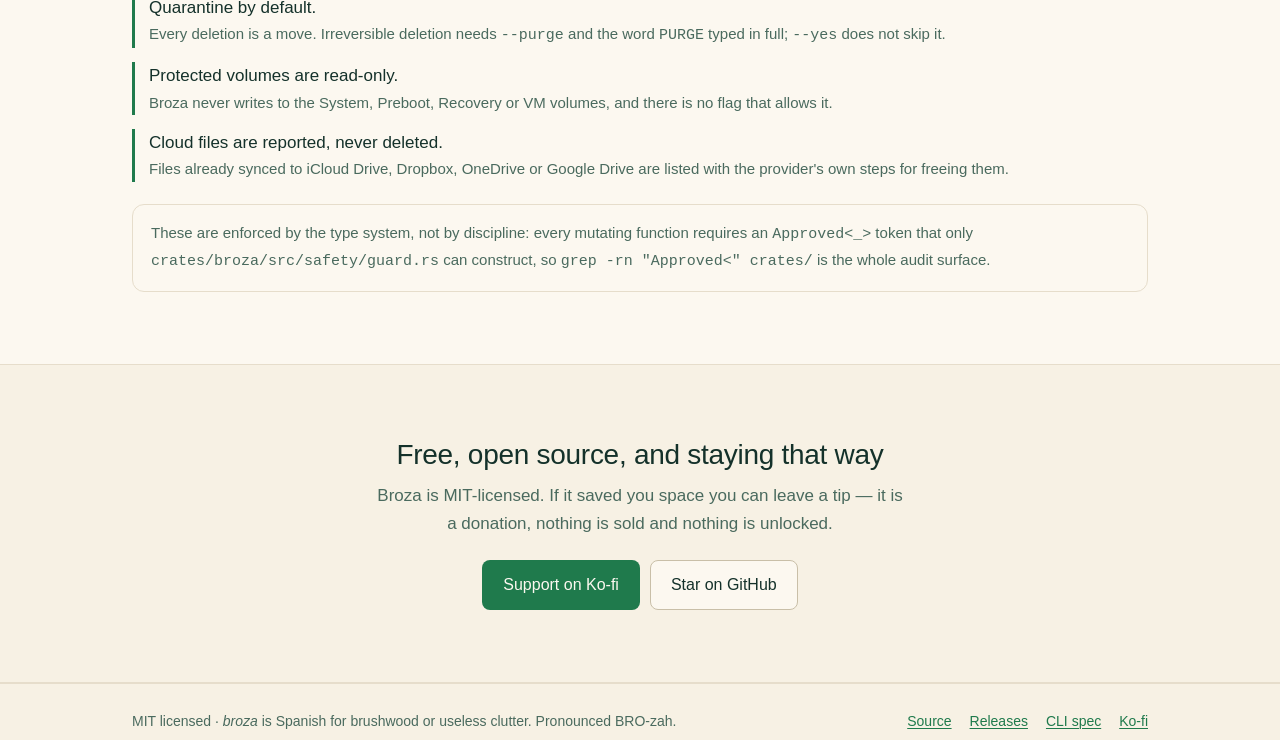
==== commit 565234d9: "fix(site): one command-chip style for hero and quick start The hero one-liner was a light dashed chi" ====
--- a/site/index.html
+++ b/site/index.html
@@ -47,9 +47,9 @@
         <a class="btn btn-primary" href="#quick-start">Get started</a>
         <a class="btn btn-ghost" href="https://github.com/borlafu/broza">View on GitHub</a>
       </div>
-      <div class="oneliner">
-        <code id="install-cmd">brew install borlafu/broza/broza</code>
-        <button class="copy" type="button" data-copy="install-cmd">Copy</button>
+      <div class="cmdline cmdline-hero">
+        <code><span class="sh" aria-hidden="true">$</span> brew install borlafu/broza/broza</code>
+        <button class="copy-mini" type="button" data-copy-text="brew install borlafu/broza/broza" aria-label="Copy the Homebrew command"><span aria-hidden="true">copy</span></button>
       </div>
     </div>
   </div>
--- a/site/styles.css
+++ b/site/styles.css
@@ -188,29 +188,7 @@
 .btn-ghost { border-color: var(--line-strong); color: var(--ink); background: var(--paper); }
 .btn-ghost:hover { border-color: var(--leaf); color: var(--leaf); }
 
-.oneliner {
-  display: inline-flex;
-  align-items: center;
-  gap: 10px;
-  margin-top: 14px;
-  background: #f2ead9;
-  border: 1px dashed var(--line-strong);
-  border-radius: var(--radius);
-  padding: 8px 10px 8px 14px;
-  max-width: 100%;
-}
-.oneliner code { font-size: 14px; white-space: nowrap; overflow-x: auto; }
-.copy {
-  font: inherit;
-  font-size: 13px;
-  color: var(--ink-soft);
-  background: var(--paper);
-  border: 1px solid var(--line-strong);
-  border-radius: 6px;
-  padding: 4px 9px;
-  cursor: pointer;
-}
-.copy:hover { color: var(--leaf); border-color: var(--leaf); }
+.cmdline-hero { display: inline-flex; margin-top: 14px; text-align: left; }
 
 .hero-cut { display: block; width: 100%; height: auto; }
 
@@ -299,36 +277,36 @@
 
 .cmdline {
   display: flex;
-  align-items: flex-start;
+  align-items: center;
   gap: 10px;
-  background: var(--term-bg);
+  background: #f2ead9;
+  border: 1px dashed var(--line-strong);
   border-radius: var(--radius);
-  padding: 10px 10px 10px 13px;
+  padding: 8px 8px 8px 14px;
+  max-width: 100%;
 }
 .cmdline + .cmdline { margin-top: 8px; }
 .cmdline code {
   flex: 1;
   min-width: 0;
-  font-size: 12.5px;
+  font-size: 14px;
   line-height: 1.6;
-  color: var(--term-fg);
+  color: var(--ink);
   overflow-wrap: anywhere;
 }
-.cmdline .sh { color: var(--term-green); margin-right: 8px; }
+.cmdline .sh { color: var(--leaf); margin-right: 6px; user-select: none; }
 .copy-mini {
   font: inherit;
-  font-family: var(--mono);
-  font-size: 12px;
-  color: var(--term-dim);
-  background: none;
-  border: 1px solid #27453c;
+  font-size: 13px;
+  color: var(--ink-soft);
+  background: var(--paper);
+  border: 1px solid var(--line-strong);
   border-radius: 6px;
-  padding: 3px 8px;
+  padding: 4px 9px;
   cursor: pointer;
   flex: none;
 }
-.copy-mini:hover { color: var(--term-fg); border-color: #3c6355; }
-.copy-mini:focus-visible { outline-color: var(--term-green); }
+.copy-mini:hover { color: var(--leaf); border-color: var(--leaf); }
 
 .section-head-center { text-align: center; margin-inline: auto; }
 .section-head-center .pill { margin-bottom: 12px; }
@@ -488,8 +466,7 @@
 @media (max-width: 700px) {
   body { font-size: 16px; }
   .hero-body { padding-top: 132px; }
-  .oneliner { flex-wrap: wrap; }
-  .oneliner code { white-space: normal; overflow-wrap: anywhere; }
+  .cmdline-hero { display: flex; }
   .hero-plate { width: 100%; }
   .nav-links a:not(.repo) { display: none; }
 
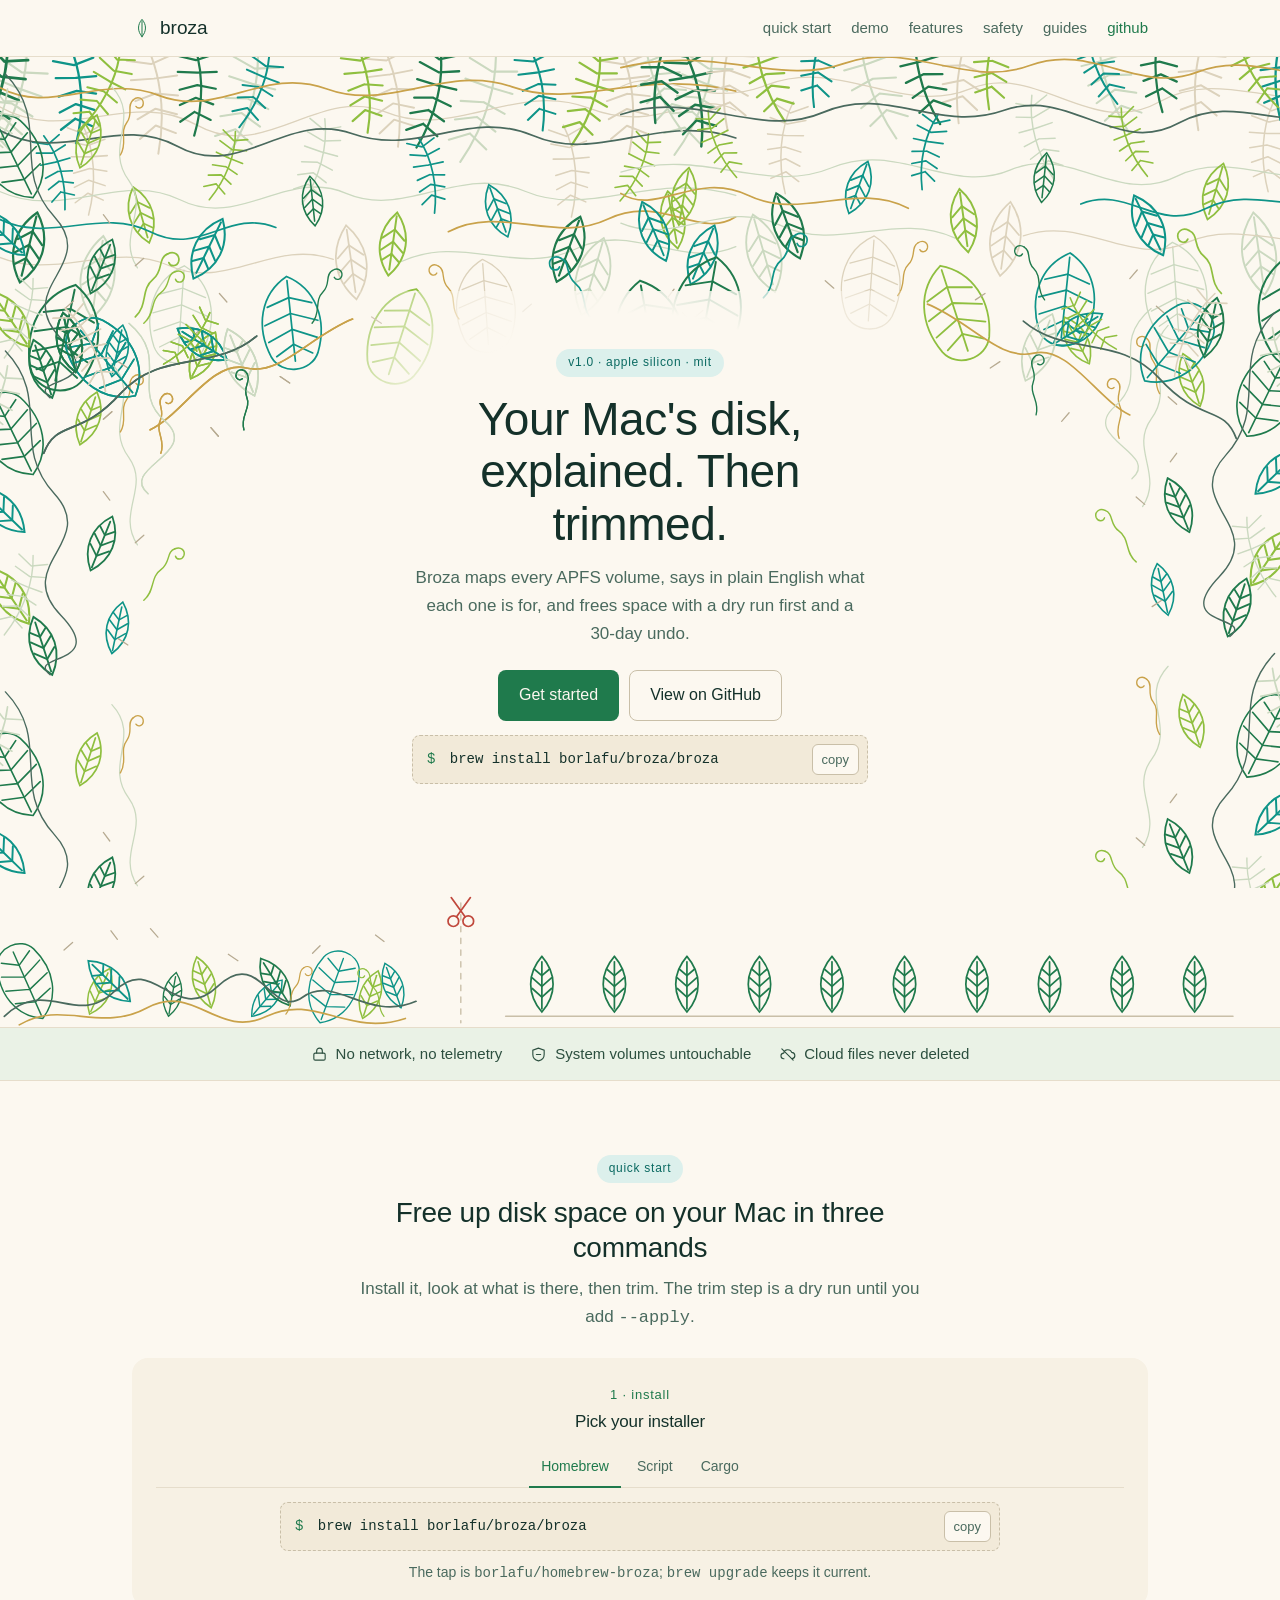
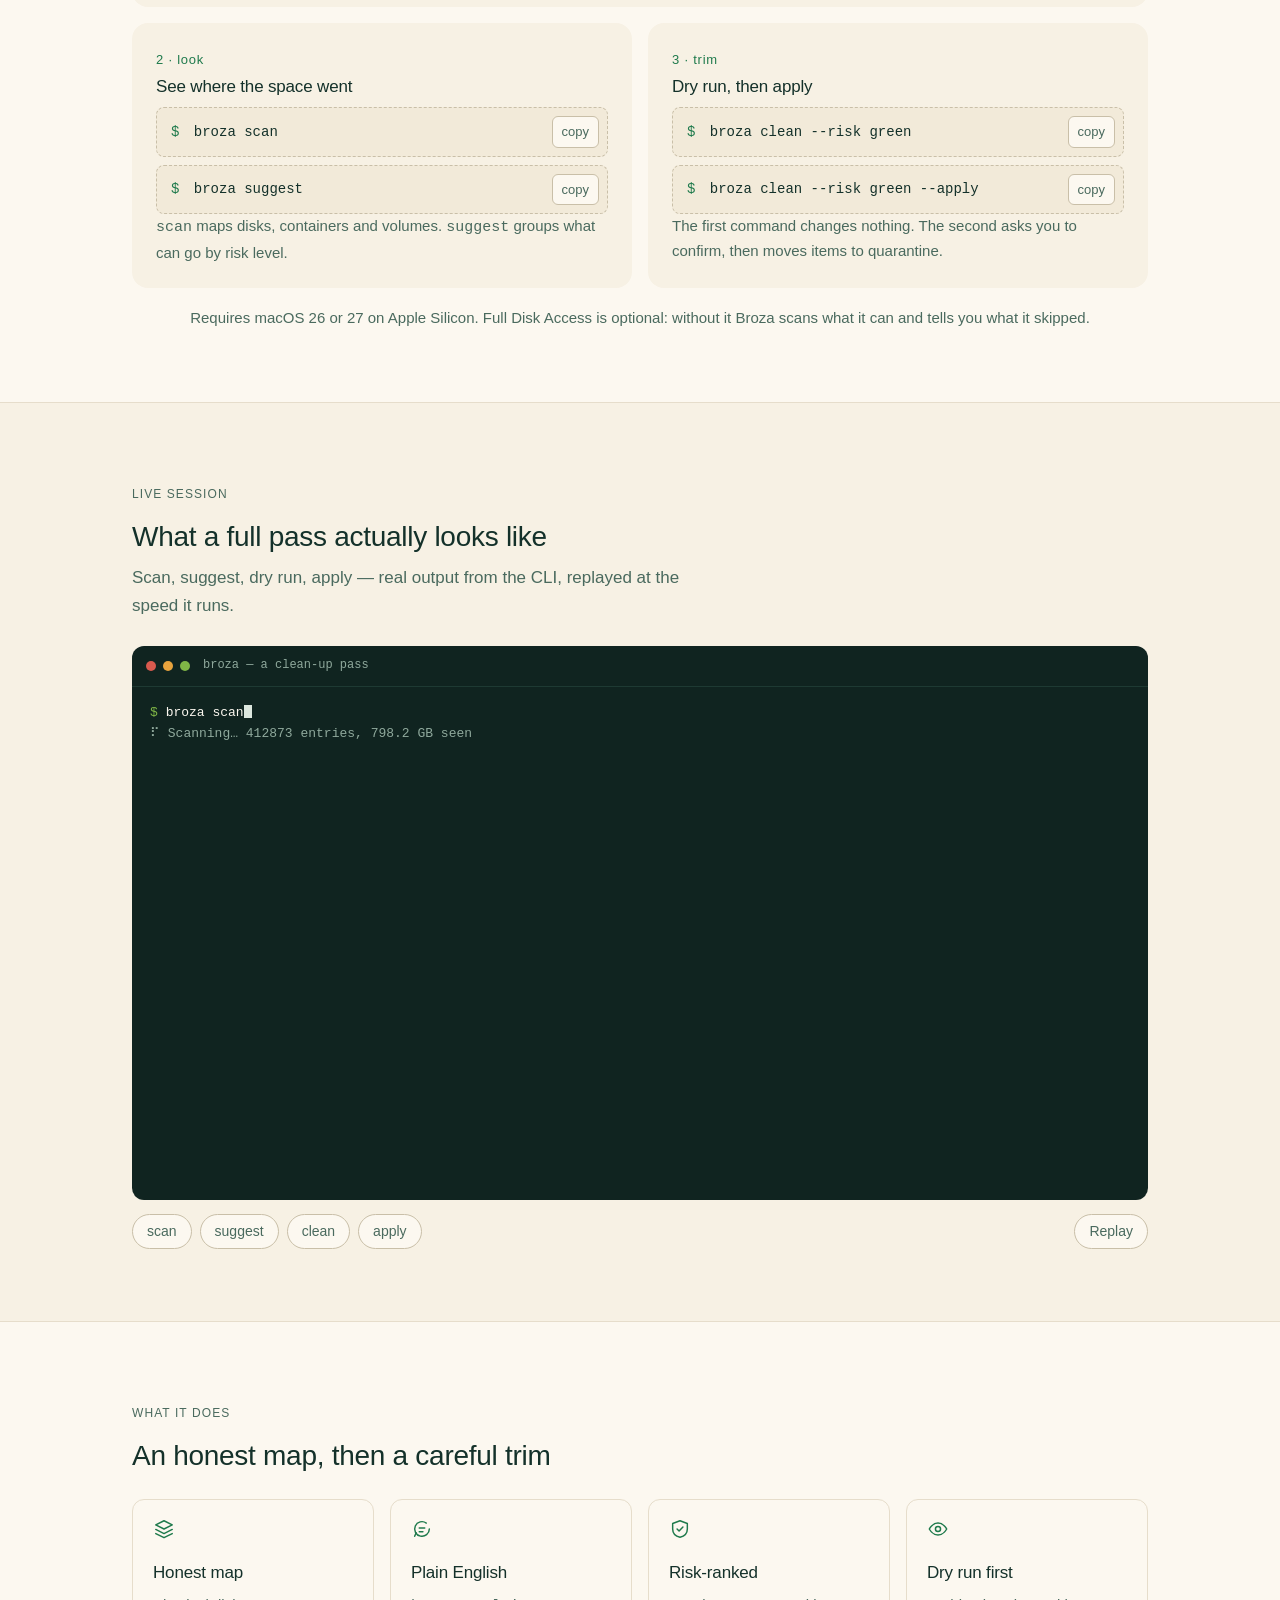
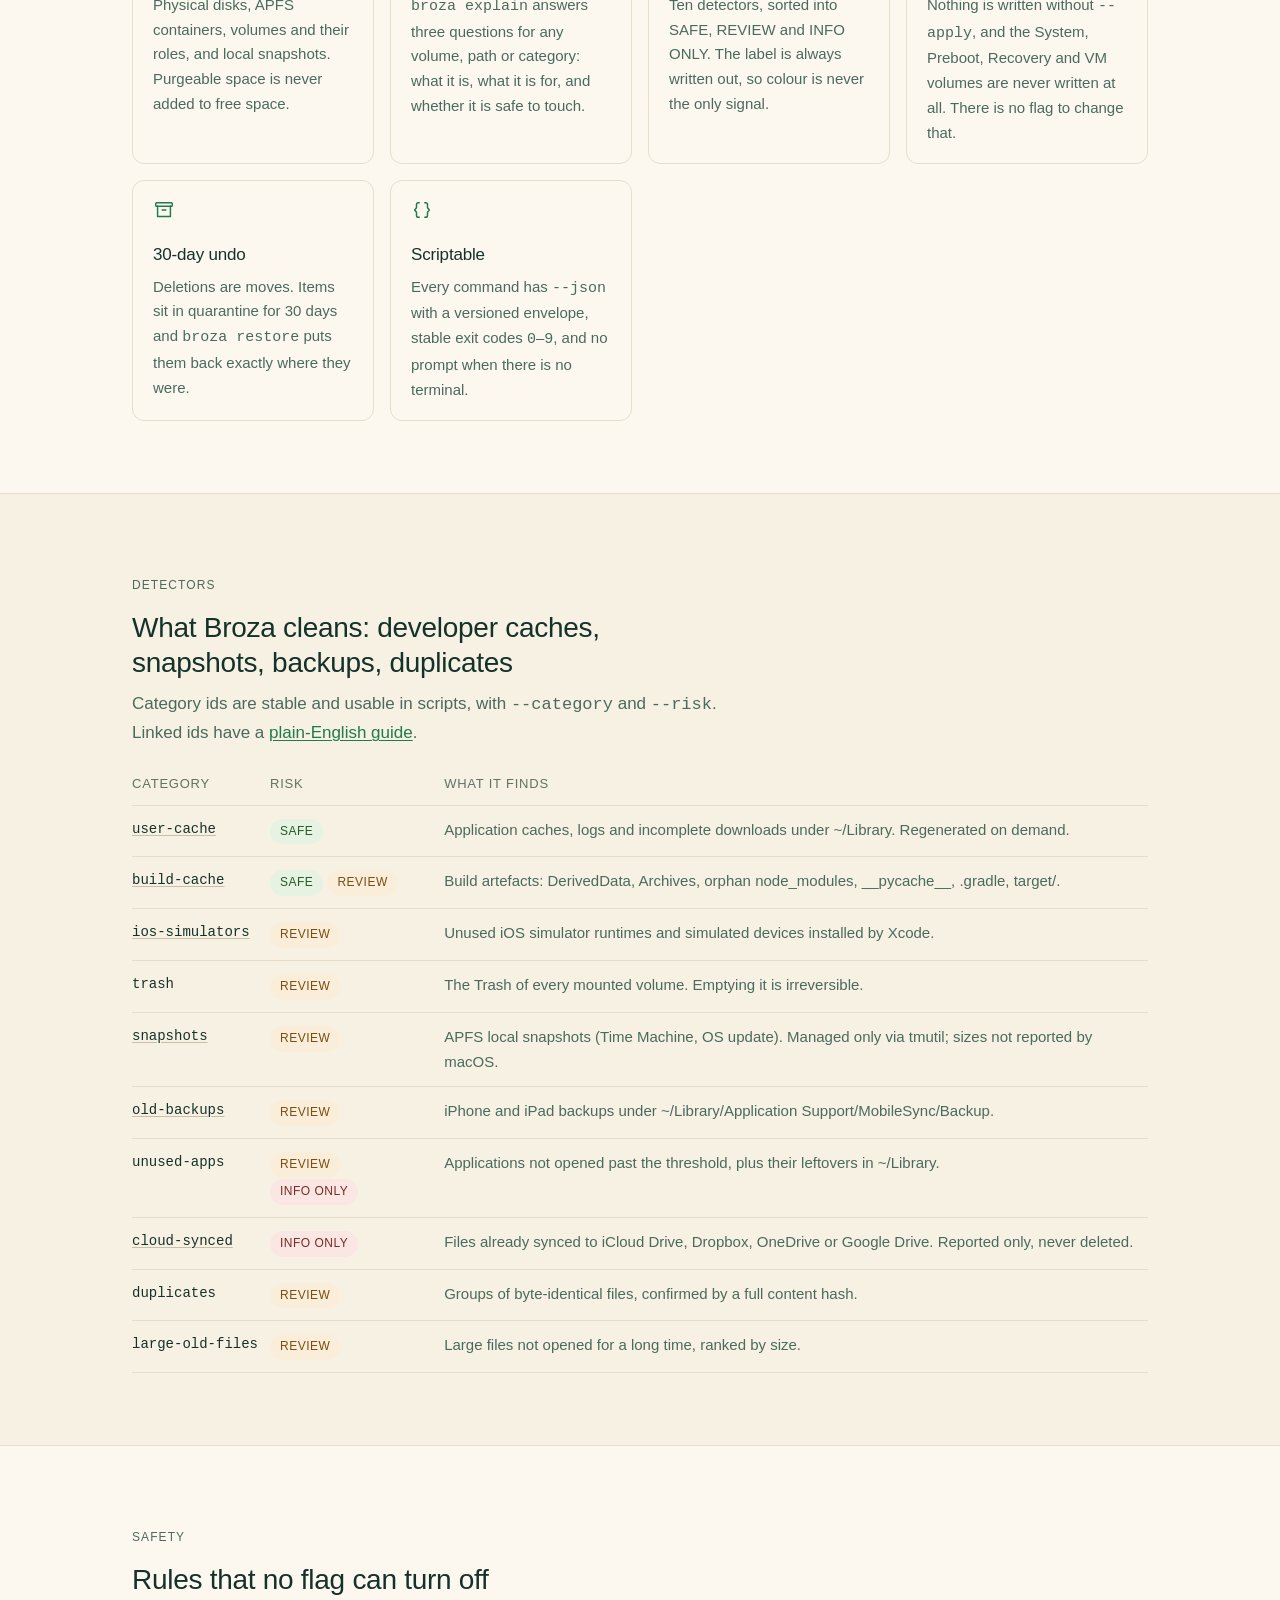
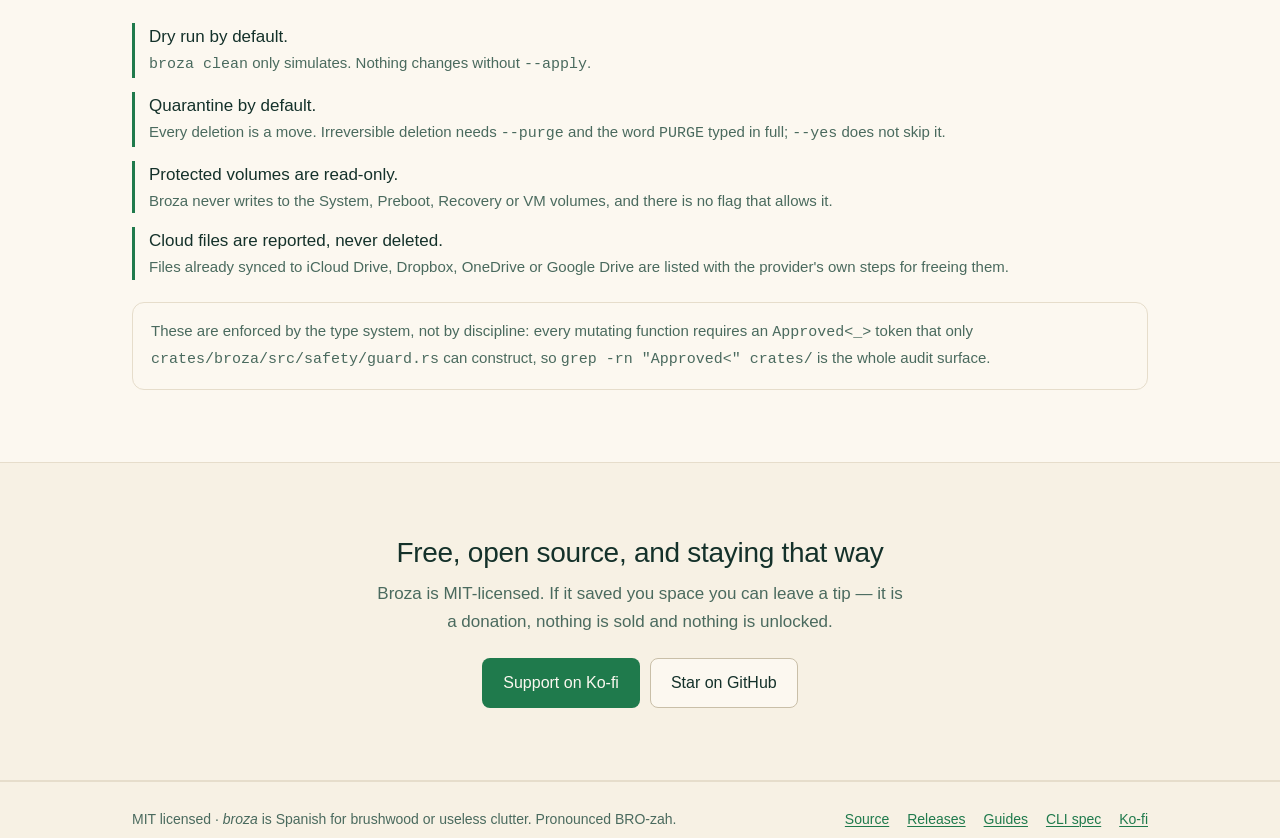
==== commit 6b7d0230: "docs(site): SEO pass — social card, structured data, ten disk-space guides Search visibility for the" ====
--- a/site/index.html
+++ b/site/index.html
@@ -3,15 +3,45 @@
 <head>
 <meta charset="utf-8">
 <meta name="viewport" content="width=device-width, initial-scale=1">
-<title>Broza — safe disk cleanup CLI for macOS</title>
-<meta name="description" content="Broza is an open-source CLI that maps your Mac's APFS storage, explains what each volume and folder is for, and frees space with a dry run first and a reversible quarantine.">
+<title>Broza — free up disk space on Mac, safely (open-source CLI)</title>
+<meta name="description" content="Broza finds what fills your Mac — Xcode DerivedData, node_modules, Docker, caches, snapshots — and cleans it with a dry run first and a 30-day undo.">
 <link rel="canonical" href="https://borlafu.github.io/broza/">
 <link rel="icon" href="assets/favicon.svg" type="image/svg+xml">
+<meta name="theme-color" content="#fcf8f0">
 <meta property="og:type" content="website">
-<meta property="og:title" content="Broza — safe disk cleanup CLI for macOS">
-<meta property="og:description" content="Maps every APFS volume, explains what each one is for, and frees space with a dry run first and a 30-day undo.">
+<meta property="og:site_name" content="Broza">
+<meta property="og:title" content="Broza — free up disk space on Mac, safely (open-source CLI)">
+<meta property="og:description" content="Find what fills your Mac, understand it, and clean it with a dry run first and a 30-day undo. Free, open source, Apple Silicon.">
 <meta property="og:url" content="https://borlafu.github.io/broza/">
-<meta name="twitter:card" content="summary">
+<meta property="og:image" content="https://borlafu.github.io/broza/assets/og.png">
+<meta property="og:image:width" content="1200">
+<meta property="og:image:height" content="630">
+<meta property="og:image:alt" content="Broza: your Mac's disk, explained. Then trimmed.">
+<meta name="twitter:card" content="summary_large_image">
+<meta name="twitter:title" content="Broza — free up disk space on Mac, safely (open-source CLI)">
+<meta name="twitter:description" content="Find what fills your Mac, understand it, and clean it with a dry run first and a 30-day undo. Free, open source, Apple Silicon.">
+<meta name="twitter:image" content="https://borlafu.github.io/broza/assets/og.png">
+<script type="application/ld+json">
+{
+  "@context": "https://schema.org",
+  "@type": "SoftwareApplication",
+  "name": "Broza",
+  "description": "Broza finds what fills your Mac — Xcode DerivedData, node_modules, Docker, caches, snapshots — and cleans it with a dry run first and a 30-day undo.",
+  "url": "https://borlafu.github.io/broza/",
+  "applicationCategory": "UtilitiesApplication",
+  "applicationSubCategory": "Disk cleanup",
+  "operatingSystem": "macOS 26, macOS 27 (Apple Silicon)",
+  "softwareVersion": "1.1.0",
+  "downloadUrl": "https://github.com/borlafu/broza/releases/latest",
+  "installUrl": "https://borlafu.github.io/broza/#quick-start",
+  "license": "https://opensource.org/licenses/MIT",
+  "isAccessibleForFree": true,
+  "offers": { "@type": "Offer", "price": "0", "priceCurrency": "USD" },
+  "author": { "@type": "Person", "name": "Borja Lafuente", "url": "https://github.com/borlafu" },
+  "sameAs": ["https://github.com/borlafu/broza"],
+  "image": "https://borlafu.github.io/broza/assets/og.png"
+}
+</script>
 <link rel="stylesheet" href="styles.css">
 </head>
 <body>
@@ -29,6 +59,7 @@
       <a href="#demo">demo</a>
       <a href="#features">features</a>
       <a href="#safety">safety</a>
+      <a href="explain/">guides</a>
       <a class="repo" href="https://github.com/borlafu/broza">github</a>
     </nav>
   </div>
@@ -70,7 +101,7 @@
   <div class="wrap">
     <div class="section-head section-head-center">
       <span class="pill">quick start</span>
-      <h2>Three commands from full disk to clear one</h2>
+      <h2>Free up disk space on your Mac in three commands</h2>
       <p>Install it, look at what is there, then trim. The trim step is a dry run until you add <code>--apply</code>.</p>
     </div>
     <div class="cards quick-cards">
@@ -269,22 +300,22 @@
   <div class="wrap">
     <div class="section-head">
       <p class="eyebrow">Detectors</p>
-      <h2>Ten categories, each with a stated risk</h2>
-      <p>Category ids are stable and usable in scripts, with <code>--category</code> and <code>--risk</code>.</p>
+      <h2>What Broza cleans: developer caches, snapshots, backups, duplicates</h2>
+      <p>Category ids are stable and usable in scripts, with <code>--category</code> and <code>--risk</code>. Linked ids have a <a href="explain/">plain-English guide</a>.</p>
     </div>
     <table class="detectors">
       <thead>
         <tr><th scope="col">Category</th><th scope="col">Risk</th><th scope="col">What it finds</th></tr>
       </thead>
       <tbody>
-        <tr><td>user-cache</td><td><span class="risk risk-safe">SAFE</span></td><td>Application caches, logs and incomplete downloads under ~/Library. Regenerated on demand.</td></tr>
-        <tr><td>build-cache</td><td><span class="risk risk-safe">SAFE</span> <span class="risk risk-review">REVIEW</span></td><td>Build artefacts: DerivedData, Archives, orphan node_modules, __pycache__, .gradle, target/.</td></tr>
-        <tr><td>ios-simulators</td><td><span class="risk risk-review">REVIEW</span></td><td>Unused iOS simulator runtimes and simulated devices installed by Xcode.</td></tr>
+        <tr><td><a href="explain/library-caches.html">user-cache</a></td><td><span class="risk risk-safe">SAFE</span></td><td>Application caches, logs and incomplete downloads under ~/Library. Regenerated on demand.</td></tr>
+        <tr><td><a href="explain/xcode-deriveddata.html">build-cache</a></td><td><span class="risk risk-safe">SAFE</span> <span class="risk risk-review">REVIEW</span></td><td>Build artefacts: DerivedData, Archives, orphan node_modules, __pycache__, .gradle, target/.</td></tr>
+        <tr><td><a href="explain/ios-simulators.html">ios-simulators</a></td><td><span class="risk risk-review">REVIEW</span></td><td>Unused iOS simulator runtimes and simulated devices installed by Xcode.</td></tr>
         <tr><td>trash</td><td><span class="risk risk-review">REVIEW</span></td><td>The Trash of every mounted volume. Emptying it is irreversible.</td></tr>
-        <tr><td>snapshots</td><td><span class="risk risk-review">REVIEW</span></td><td>APFS local snapshots (Time Machine, OS update). Managed only via tmutil; sizes not reported by macOS.</td></tr>
-        <tr><td>old-backups</td><td><span class="risk risk-review">REVIEW</span></td><td>iPhone and iPad backups under ~/Library/Application Support/MobileSync/Backup.</td></tr>
+        <tr><td><a href="explain/time-machine-local-snapshots.html">snapshots</a></td><td><span class="risk risk-review">REVIEW</span></td><td>APFS local snapshots (Time Machine, OS update). Managed only via tmutil; sizes not reported by macOS.</td></tr>
+        <tr><td><a href="explain/iphone-backups.html">old-backups</a></td><td><span class="risk risk-review">REVIEW</span></td><td>iPhone and iPad backups under ~/Library/Application Support/MobileSync/Backup.</td></tr>
         <tr><td>unused-apps</td><td><span class="risk risk-review">REVIEW</span> <span class="risk risk-info">INFO ONLY</span></td><td>Applications not opened past the threshold, plus their leftovers in ~/Library.</td></tr>
-        <tr><td>cloud-synced</td><td><span class="risk risk-info">INFO ONLY</span></td><td>Files already synced to iCloud Drive, Dropbox, OneDrive or Google Drive. Reported only, never deleted.</td></tr>
+        <tr><td><a href="explain/cloud-synced-files.html">cloud-synced</a></td><td><span class="risk risk-info">INFO ONLY</span></td><td>Files already synced to iCloud Drive, Dropbox, OneDrive or Google Drive. Reported only, never deleted.</td></tr>
         <tr><td>duplicates</td><td><span class="risk risk-review">REVIEW</span></td><td>Groups of byte-identical files, confirmed by a full content hash.</td></tr>
         <tr><td>large-old-files</td><td><span class="risk risk-review">REVIEW</span></td><td>Large files not opened for a long time, ranked by size.</td></tr>
       </tbody>
@@ -327,6 +358,7 @@
     <ul>
       <li><a href="https://github.com/borlafu/broza">Source</a></li>
       <li><a href="https://github.com/borlafu/broza/releases/latest">Releases</a></li>
+      <li><a href="explain/">Guides</a></li>
       <li><a href="https://github.com/borlafu/broza/blob/main/docs/cli-spec.md">CLI spec</a></li>
       <li><a href="https://ko-fi.com/borlafu">Ko-fi</a></li>
     </ul>
--- a/site/styles.css
+++ b/site/styles.css
@@ -483,3 +483,24 @@
 @media (prefers-reduced-motion: reduce) {
   .cursor { animation: none; }
 }
+
+/* ---------- guide pages ---------- */
+
+.article { max-width: 760px; padding-block: clamp(28px, 6vw, 56px); }
+.article h1 { font-size: clamp(28px, 4.6vw, 40px); margin-top: 10px; }
+.article h2 { font-size: 21px; margin-top: 34px; margin-bottom: 8px; }
+.article p { margin-top: 10px; }
+.article .cmdline { margin-top: 10px; }
+.article-lede { font-size: 19px; color: var(--ink-soft); margin-top: 14px; }
+.article-meta { display: flex; flex-wrap: wrap; gap: 8px; align-items: center; margin-top: 12px; }
+.article-install { color: var(--ink-soft); font-size: 15px; }
+.crumbs { font-size: 14px; color: var(--ink-soft); }
+.crumbs a { color: var(--ink-soft); }
+.term-static { background: var(--term-bg); border-radius: var(--radius-card); margin-top: 12px; }
+.related, .guide-list { padding-left: 0; list-style: none; }
+.related li { margin-top: 8px; }
+.guide-list li { border-bottom: 1px solid var(--line); padding: 16px 0; }
+.guide-list a { font-size: 18px; }
+.guide-list p { color: var(--ink-soft); font-size: 15px; margin-top: 4px; }
+.detectors td a { color: inherit; text-decoration-color: var(--line-strong); }
+.detectors td a:hover { color: var(--leaf); }
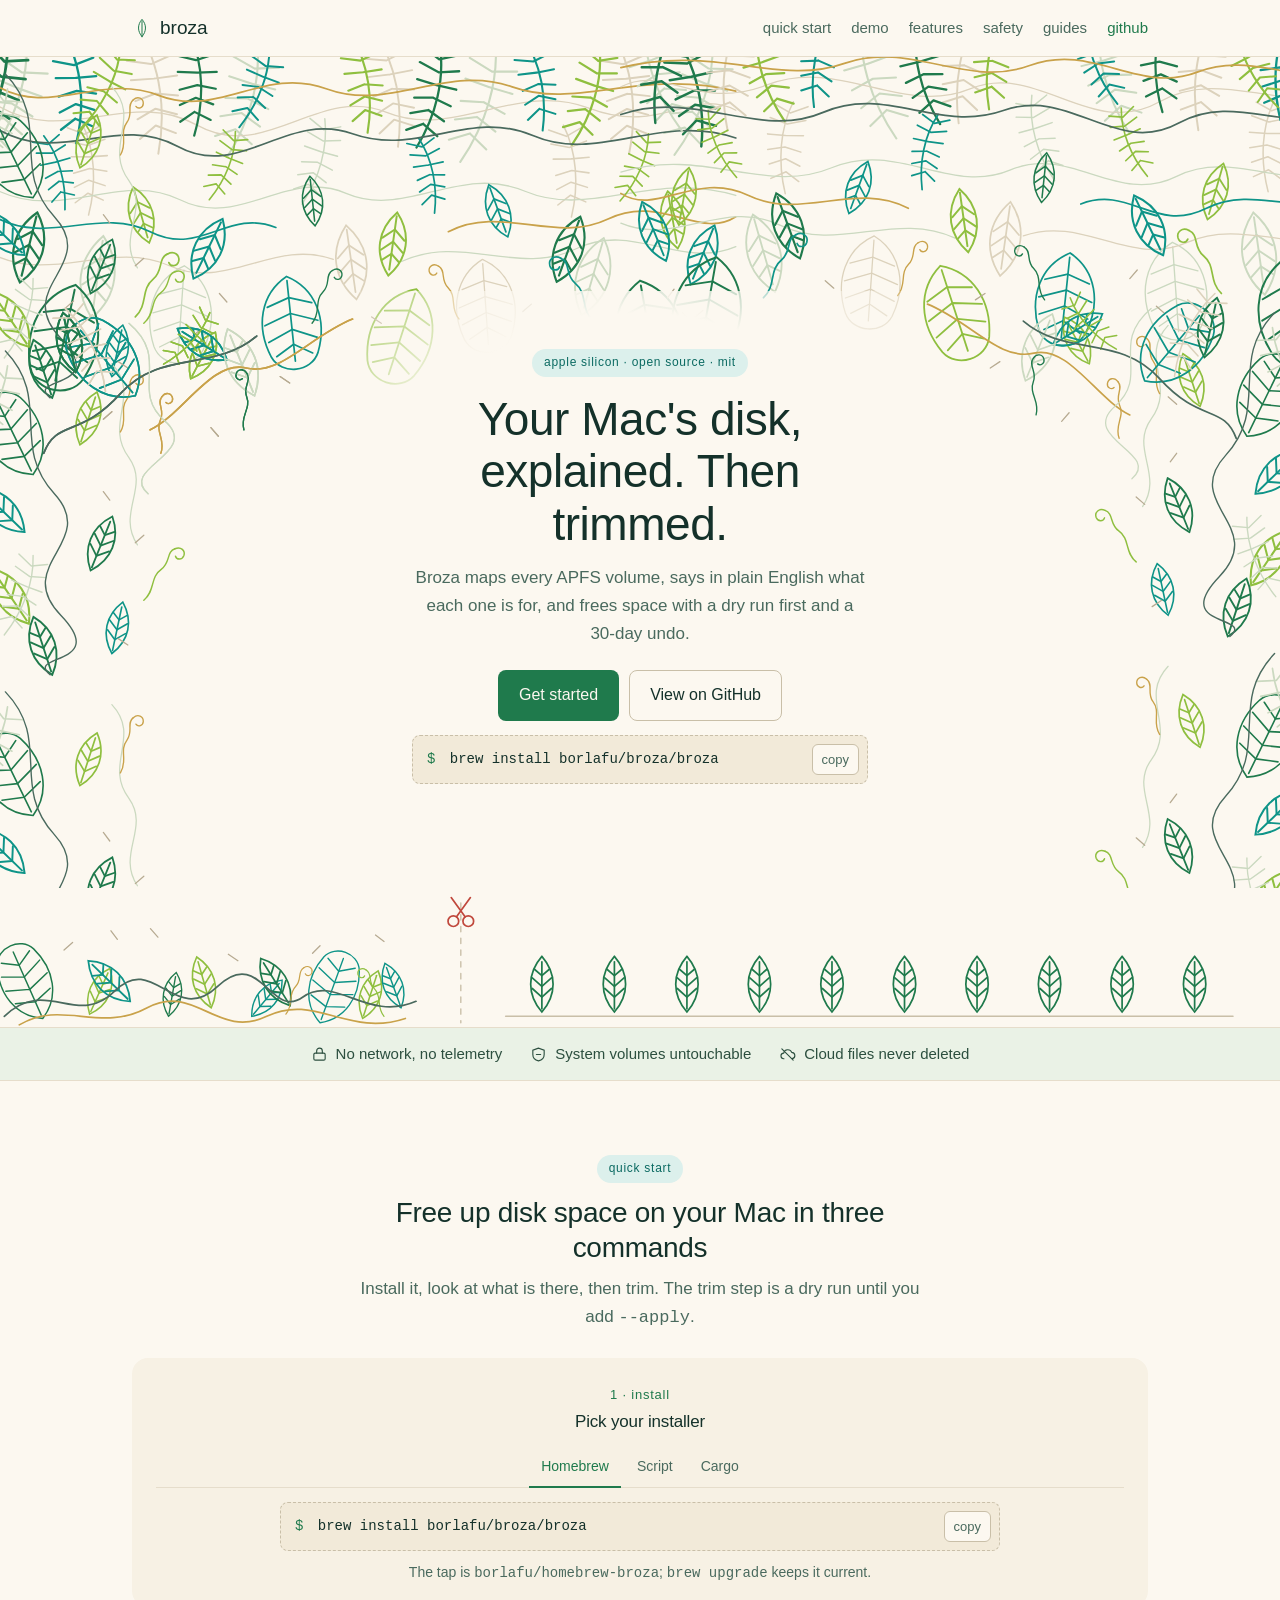
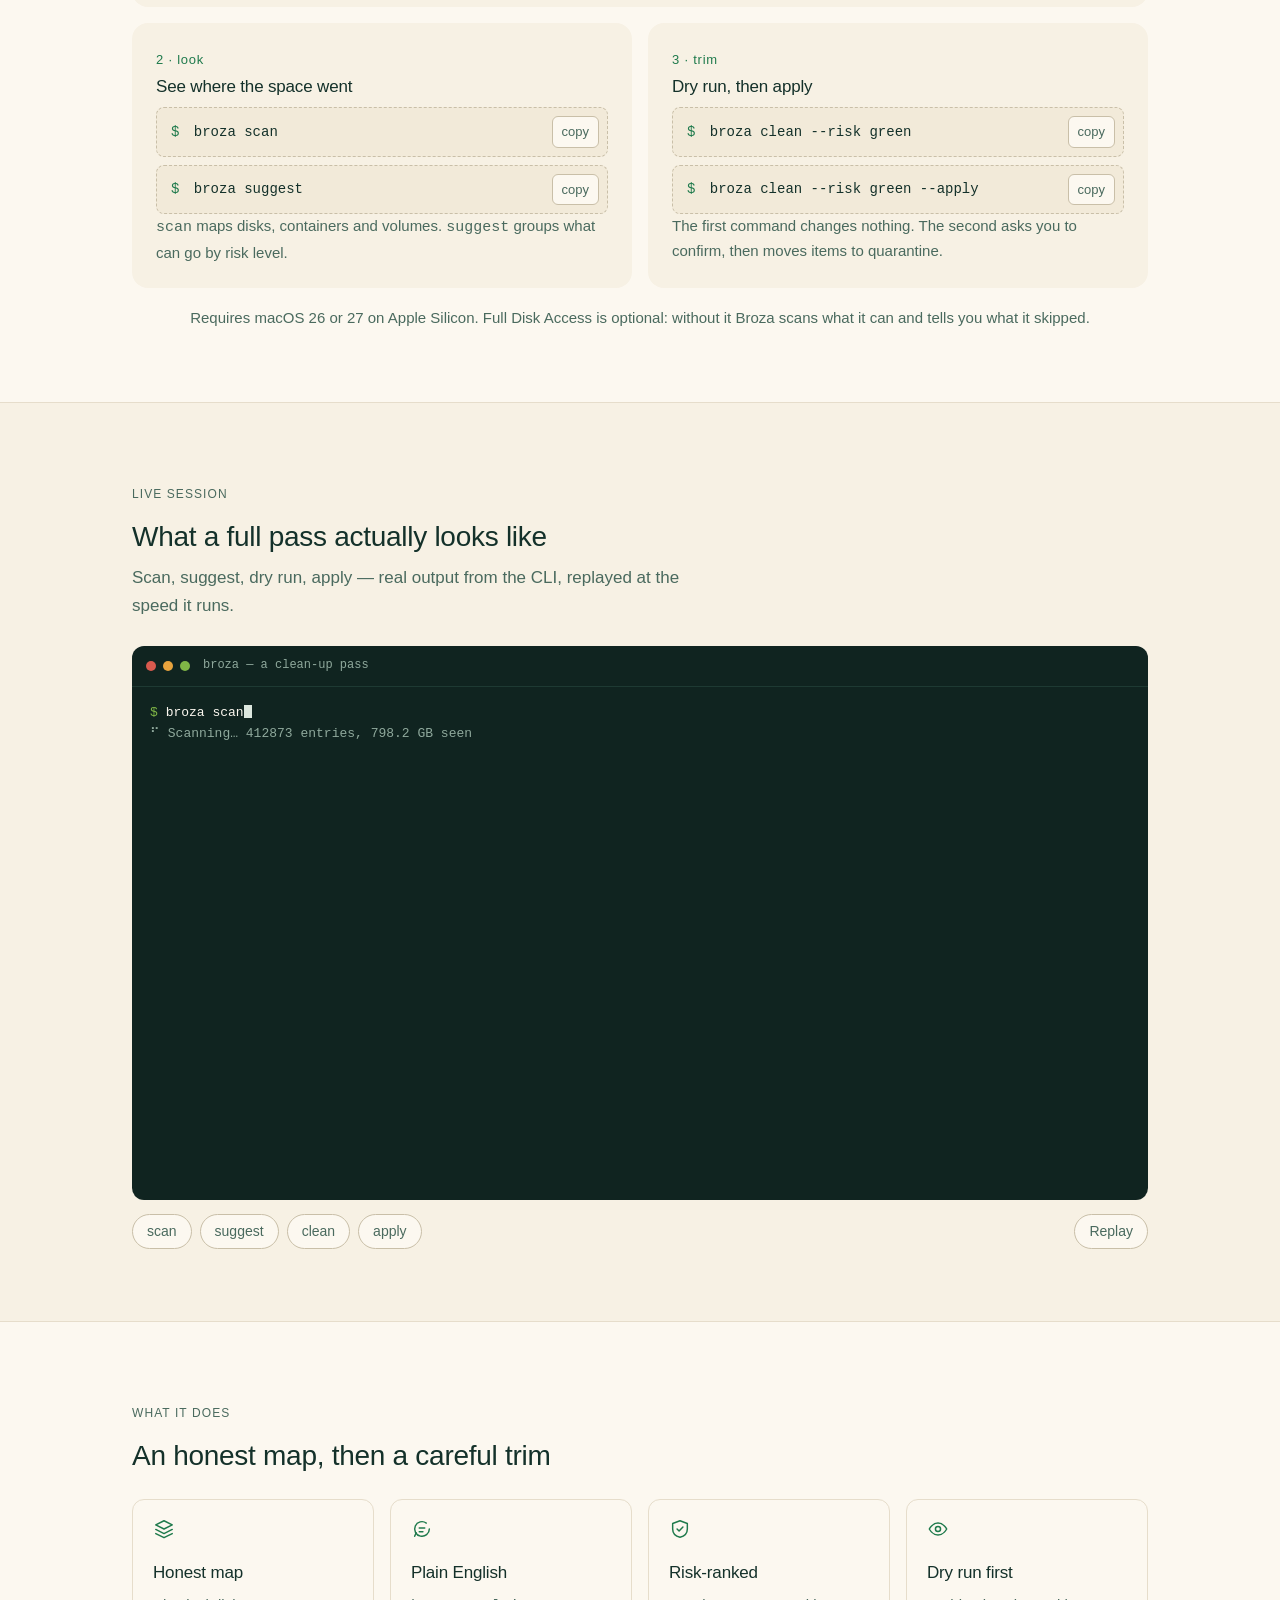
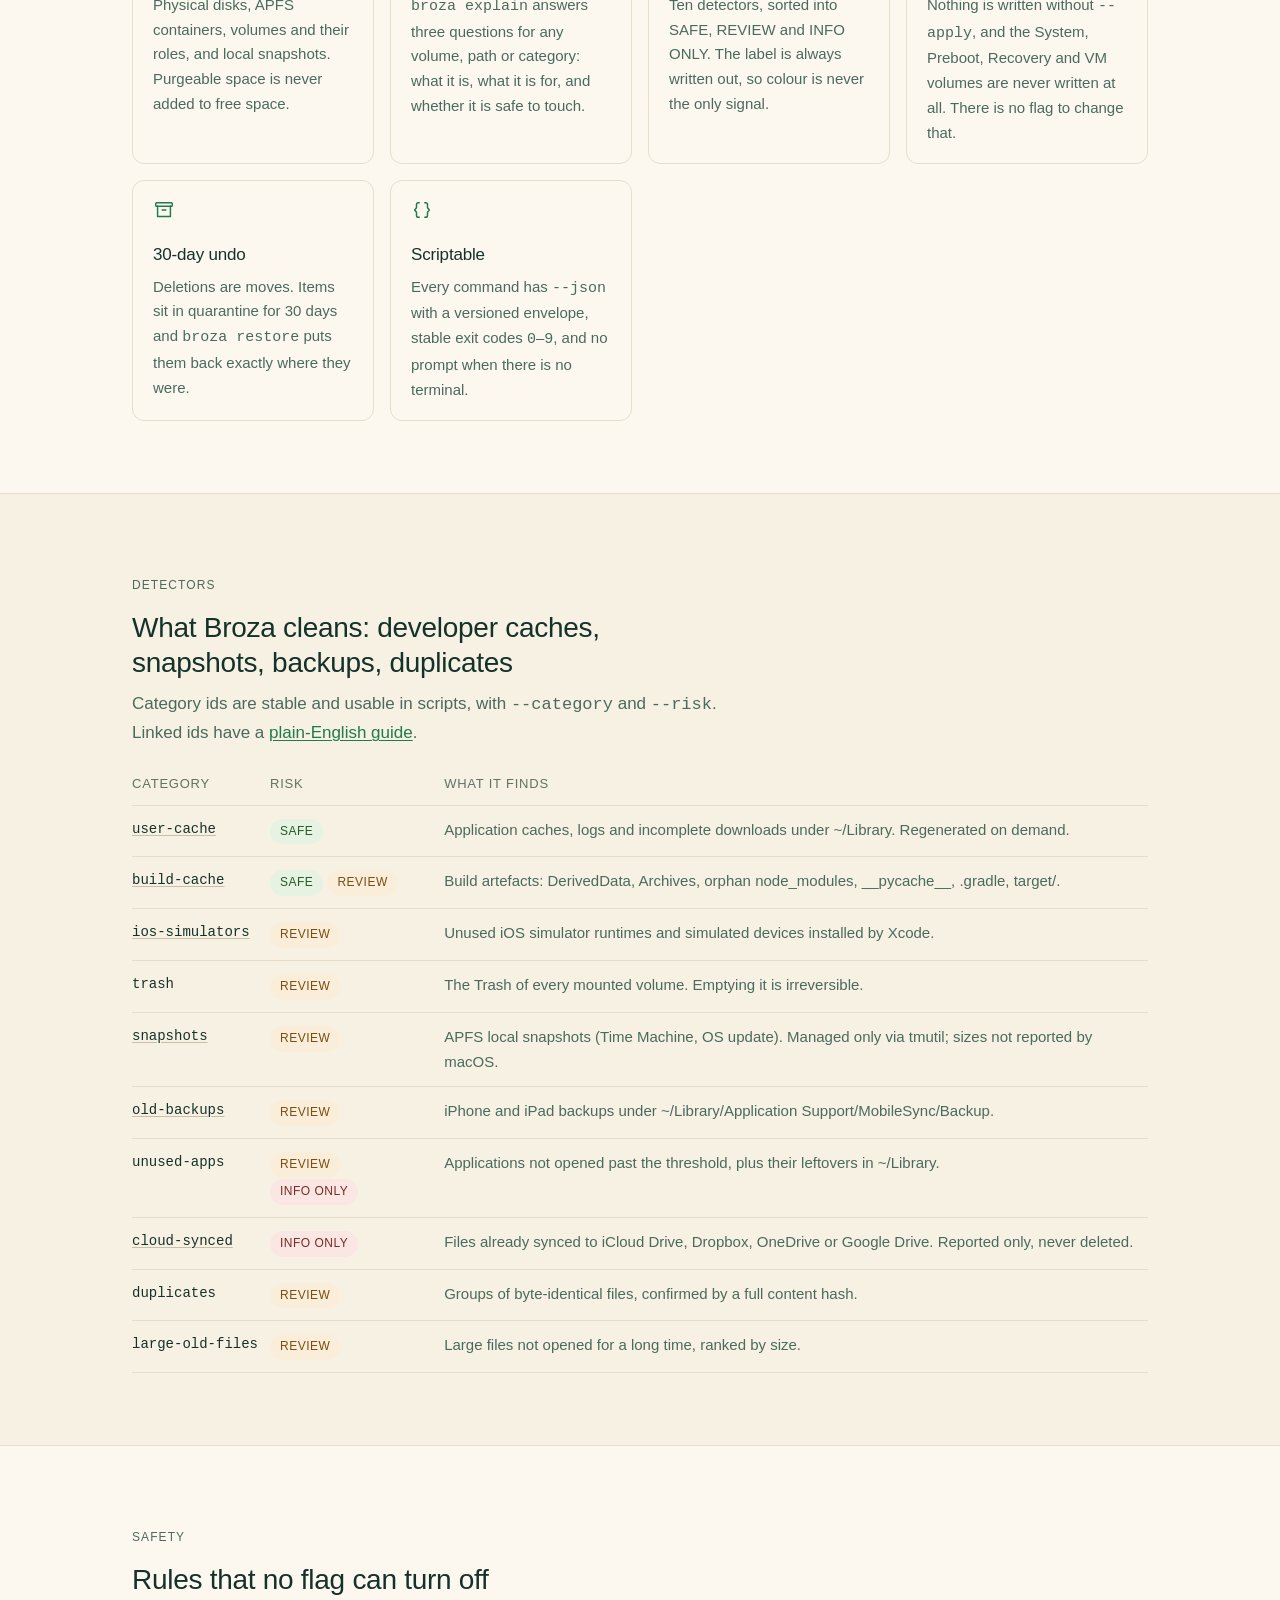
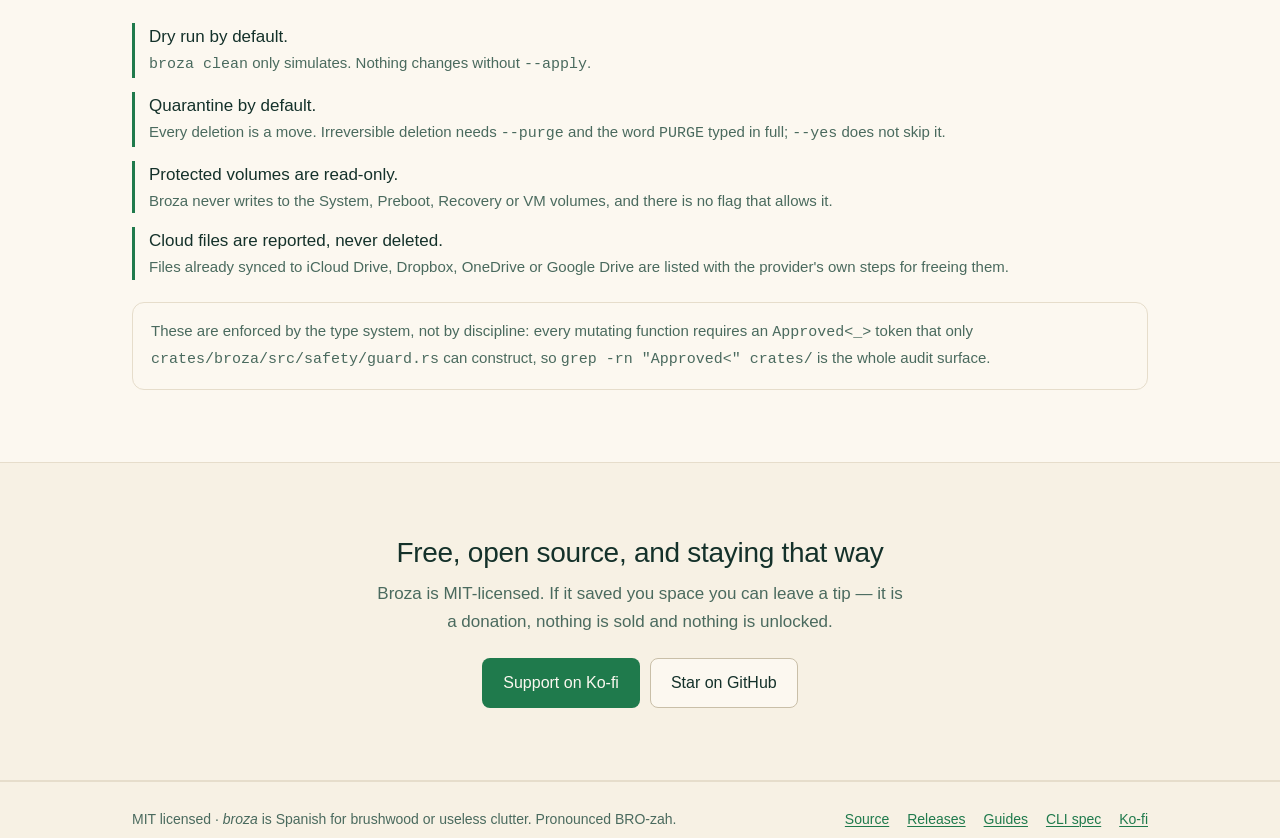
==== commit 156f25de: "fix(site): review nits on the SEO pass - Docker.raw guide: drop the INFO ONLY badge. The spec rates " ====
--- a/site/index.html
+++ b/site/index.html
@@ -31,7 +31,6 @@
   "applicationCategory": "UtilitiesApplication",
   "applicationSubCategory": "Disk cleanup",
   "operatingSystem": "macOS 26, macOS 27 (Apple Silicon)",
-  "softwareVersion": "1.1.0",
   "downloadUrl": "https://github.com/borlafu/broza/releases/latest",
   "installUrl": "https://borlafu.github.io/broza/#quick-start",
   "license": "https://opensource.org/licenses/MIT",
@@ -71,7 +70,7 @@
   <div class="hero-body">
     <img class="hero-jungle" src="assets/hero-jungle.svg" alt="A tangled line-drawn jungle of leaves, ferns and vines">
     <div class="hero-plate">
-      <span class="pill">v1.0 · apple silicon · mit</span>
+      <span class="pill">apple silicon · open source · mit</span>
       <h1>Your Mac's disk,<br>explained. Then trimmed.</h1>
       <p class="lede">Broza maps every APFS volume, says in plain English what each one is for, and frees space with a dry run first and a 30-day undo.</p>
       <div class="cta">
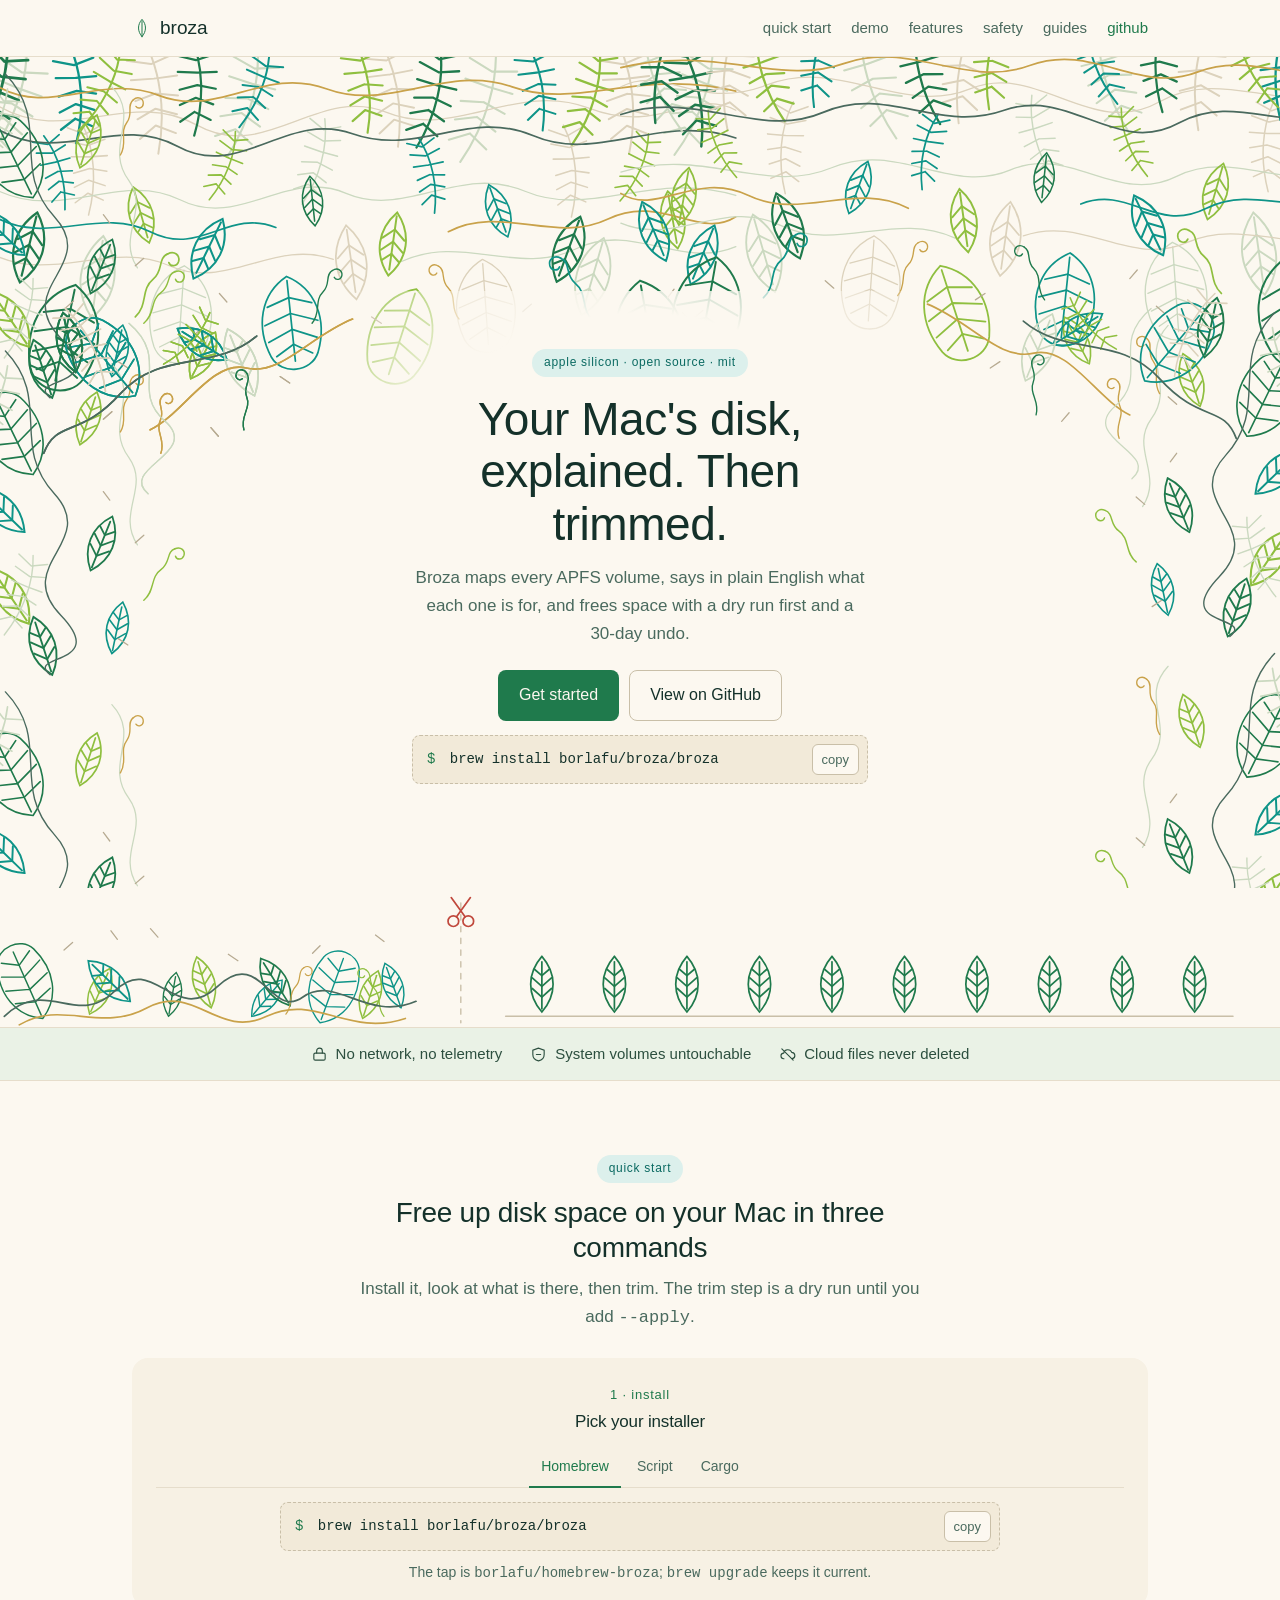
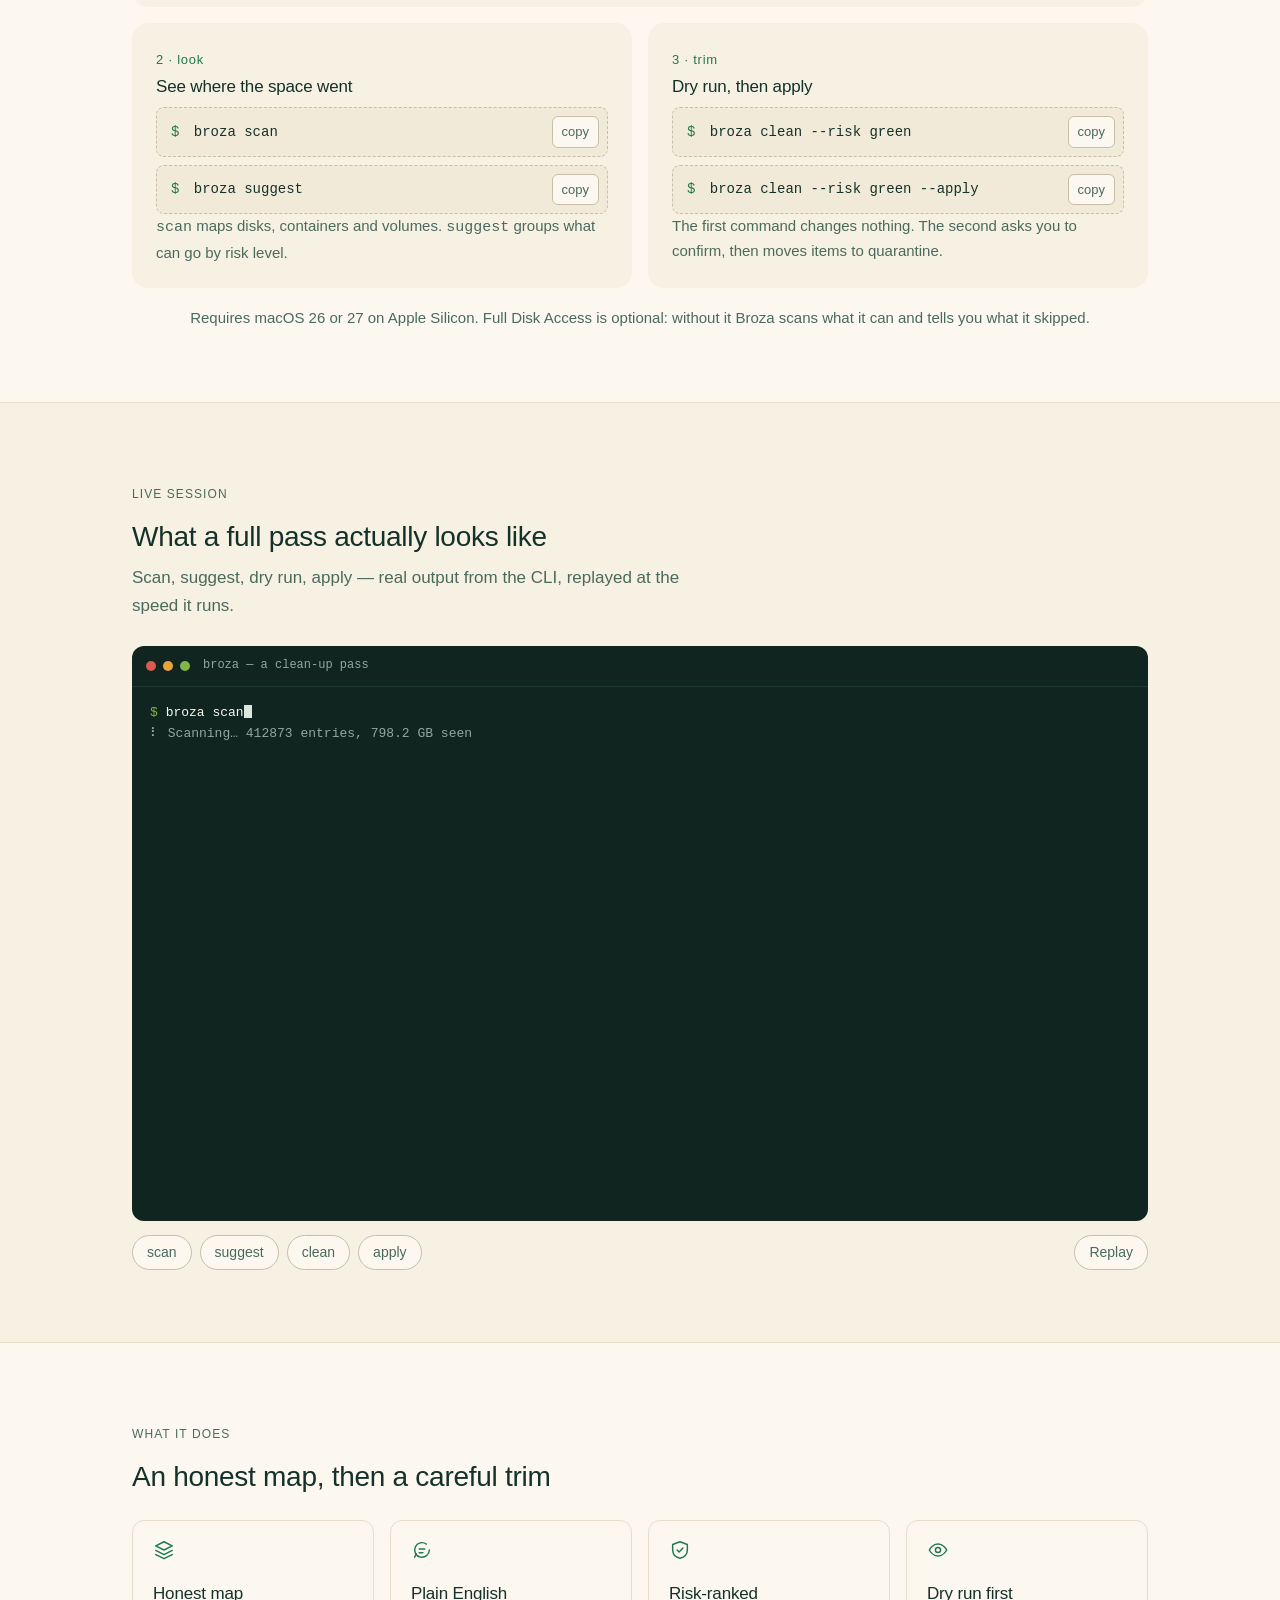
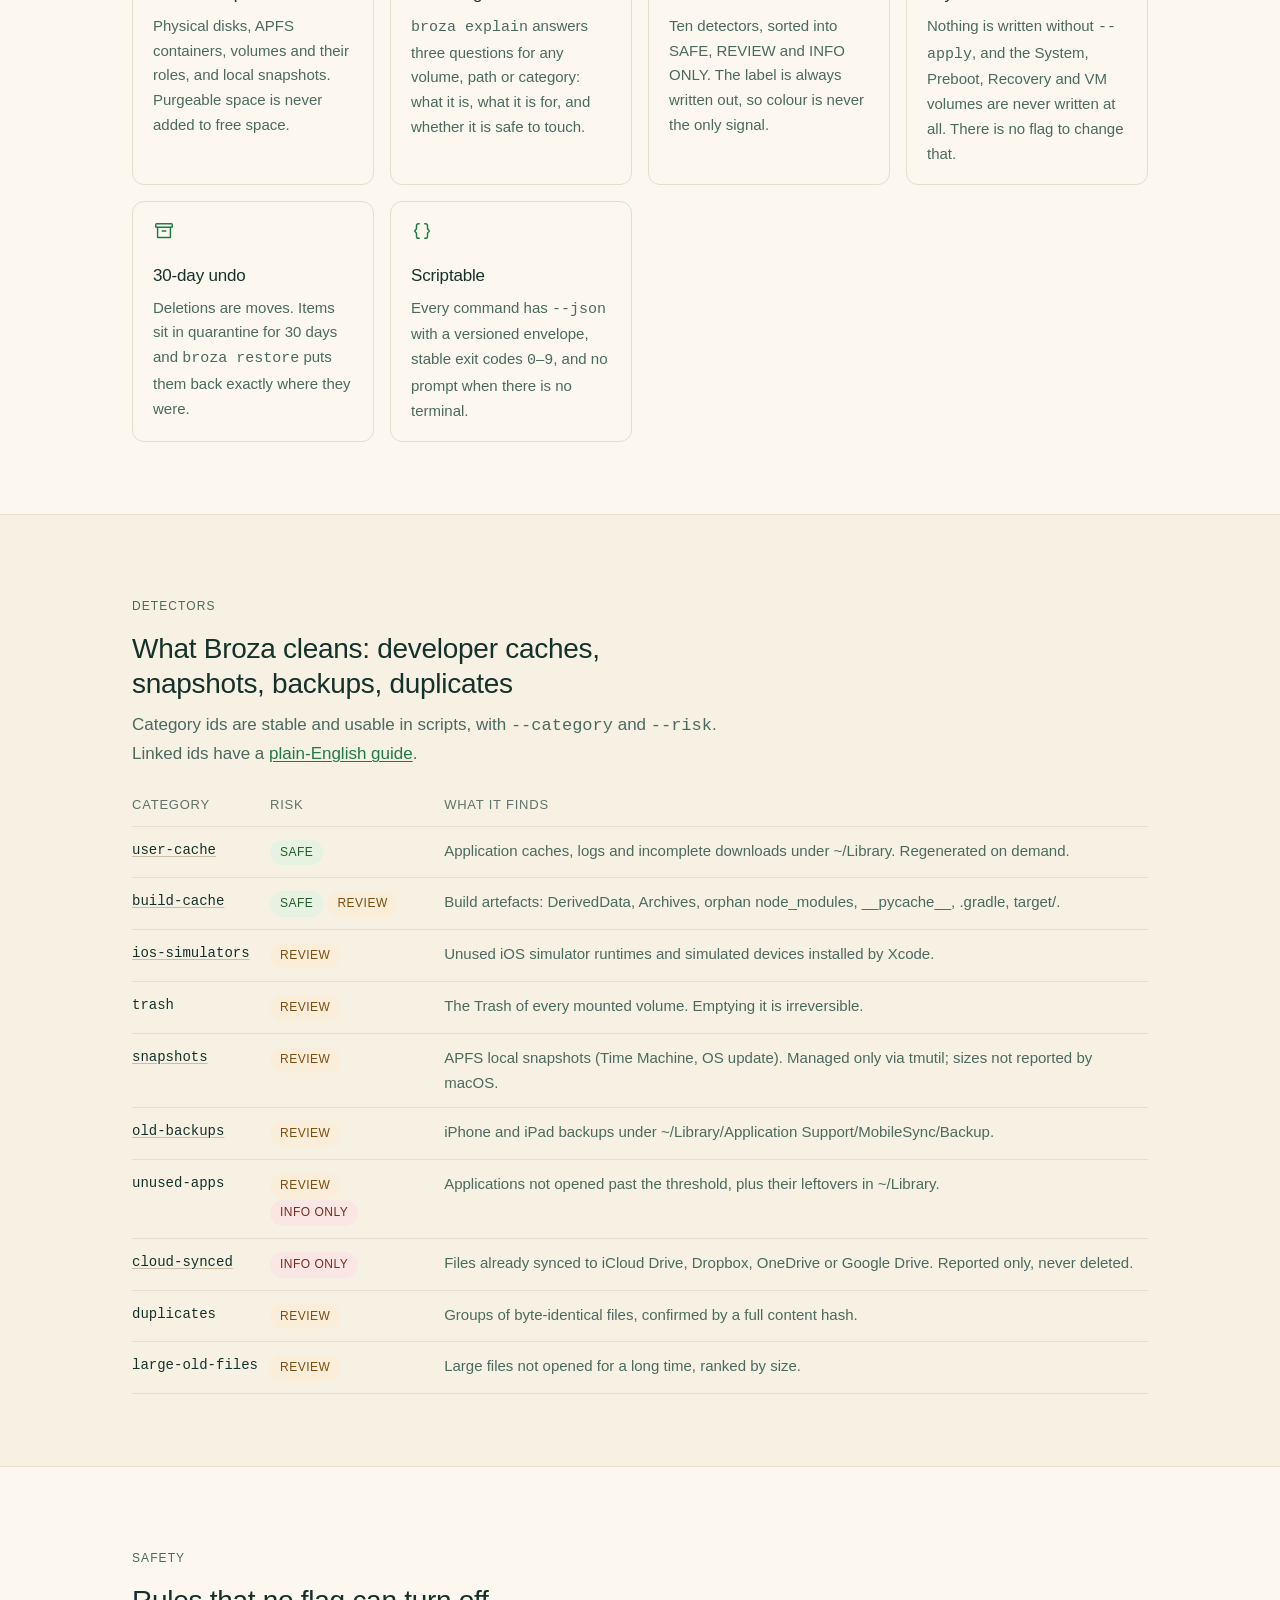
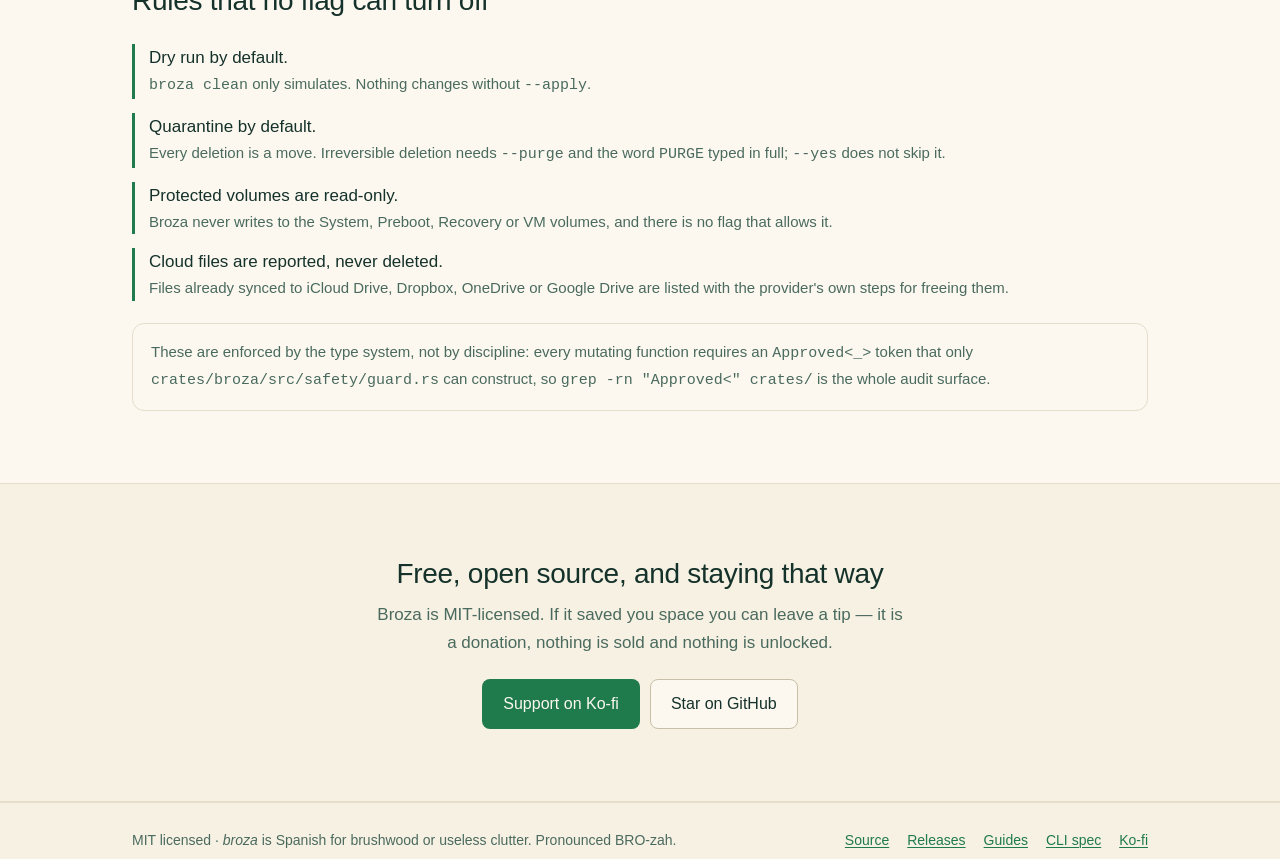
==== commit 27999ac0: "feat(suggest): space reclaimable another way gets its own group, with the steps Inform-only findings" ====
--- a/site/index.html
+++ b/site/index.html
@@ -183,14 +183,13 @@
 └─ APFS container  disk3  (994.7 GB)
    ├─ Used        812.4 GB  <span class="review">████████████████░░░░</span>  81.7%
    ├─ Free         98.1 GB
-   └─ Purgeable    84.1 GB  <span class="dim">← estimate; macOS shows this as "available"</span>
-
-   Volumes in this container:
-   ┌ Macintosh HD         System     11.3 GB   <span class="dim">read-only, sealed</span>
-   ├ Macintosh HD - Data  Data      798.2 GB   <span class="strong">← your data</span>
-   ├ Preboot              Preboot     6.5 GB
-   ├ Recovery             Recovery    1.2 GB
-   └ VM                   VM          3.0 GB   <span class="dim">swap</span>
+   ├─ Purgeable    84.1 GB  <span class="dim">← estimate; macOS shows this as "available"</span>
+   └─ Volumes
+      ├─ Macintosh HD         System     11.3 GB   <span class="dim">read-only, sealed</span>
+      ├─ Macintosh HD - Data  Data      798.2 GB   <span class="strong">← your data</span>
+      ├─ Preboot              Preboot     6.5 GB
+      ├─ Recovery             Recovery    1.2 GB
+      └─ VM                   VM          3.0 GB   <span class="dim">swap</span>
 
 Largest consumers on Macintosh HD - Data:
   312.4 GB  ~/Library/Developer/Xcode/DerivedData/
@@ -198,7 +197,7 @@
    61.7 GB  ~/Documents/</span></span>
 <span class="term-step" data-step="suggest" data-work="2600"><span class="line-cmd"><span class="prompt">$</span> <span class="cmd">broza suggest</span></span>
 <span class="out">Potentially reclaimable space:  <span class="strong">234.3 GB</span>
-Reported, not reclaimable by Broza: 51.1 GB
+Reclaimable another way:        51.1 GB   (Broza only reports these; steps below)
 
 <span class="safe">SAFE (green) — 138.2 GB</span>
    build-cache      121.4 GB   Xcode DerivedData (94.2 GB), Python bytecode caches (27.2 GB)
@@ -208,13 +207,14 @@
    duplicates        52.3 GB   Duplicate files (52.3 GB)
    unused-apps       28.7 GB   6 apps not opened in more than 1 year
    old-backups       15.1 GB   2 iPhone backups from 2023
-   build-cache          0 B
-                               Docker Desktop disk image: 38.6 GB — inform only, see: broza explain build-cache
    snapshots           0 B     4 Time Machine local snapshots (size not reported by macOS)
 
-<span class="info">INFO ONLY (red) — 0 B</span>
-   cloud-synced         0 B
-                               Already backed up in iCloud Drive: 12.5 GB — inform only, see: broza explain cloud-synced
+<span class="info">RECLAIMABLE ANOTHER WAY — 51.1 GB   (not by Broza)</span>
+   build-cache       38.6 GB   Docker Desktop disk image
+                               1. Run `docker system prune` …
+                               More: broza explain build-cache
+   cloud-synced      12.5 GB   Already backed up in iCloud Drive
+                               More: broza explain cloud-synced
 
 <span class="dim">Next step:
   broza clean --risk green            (dry run, deletes nothing)
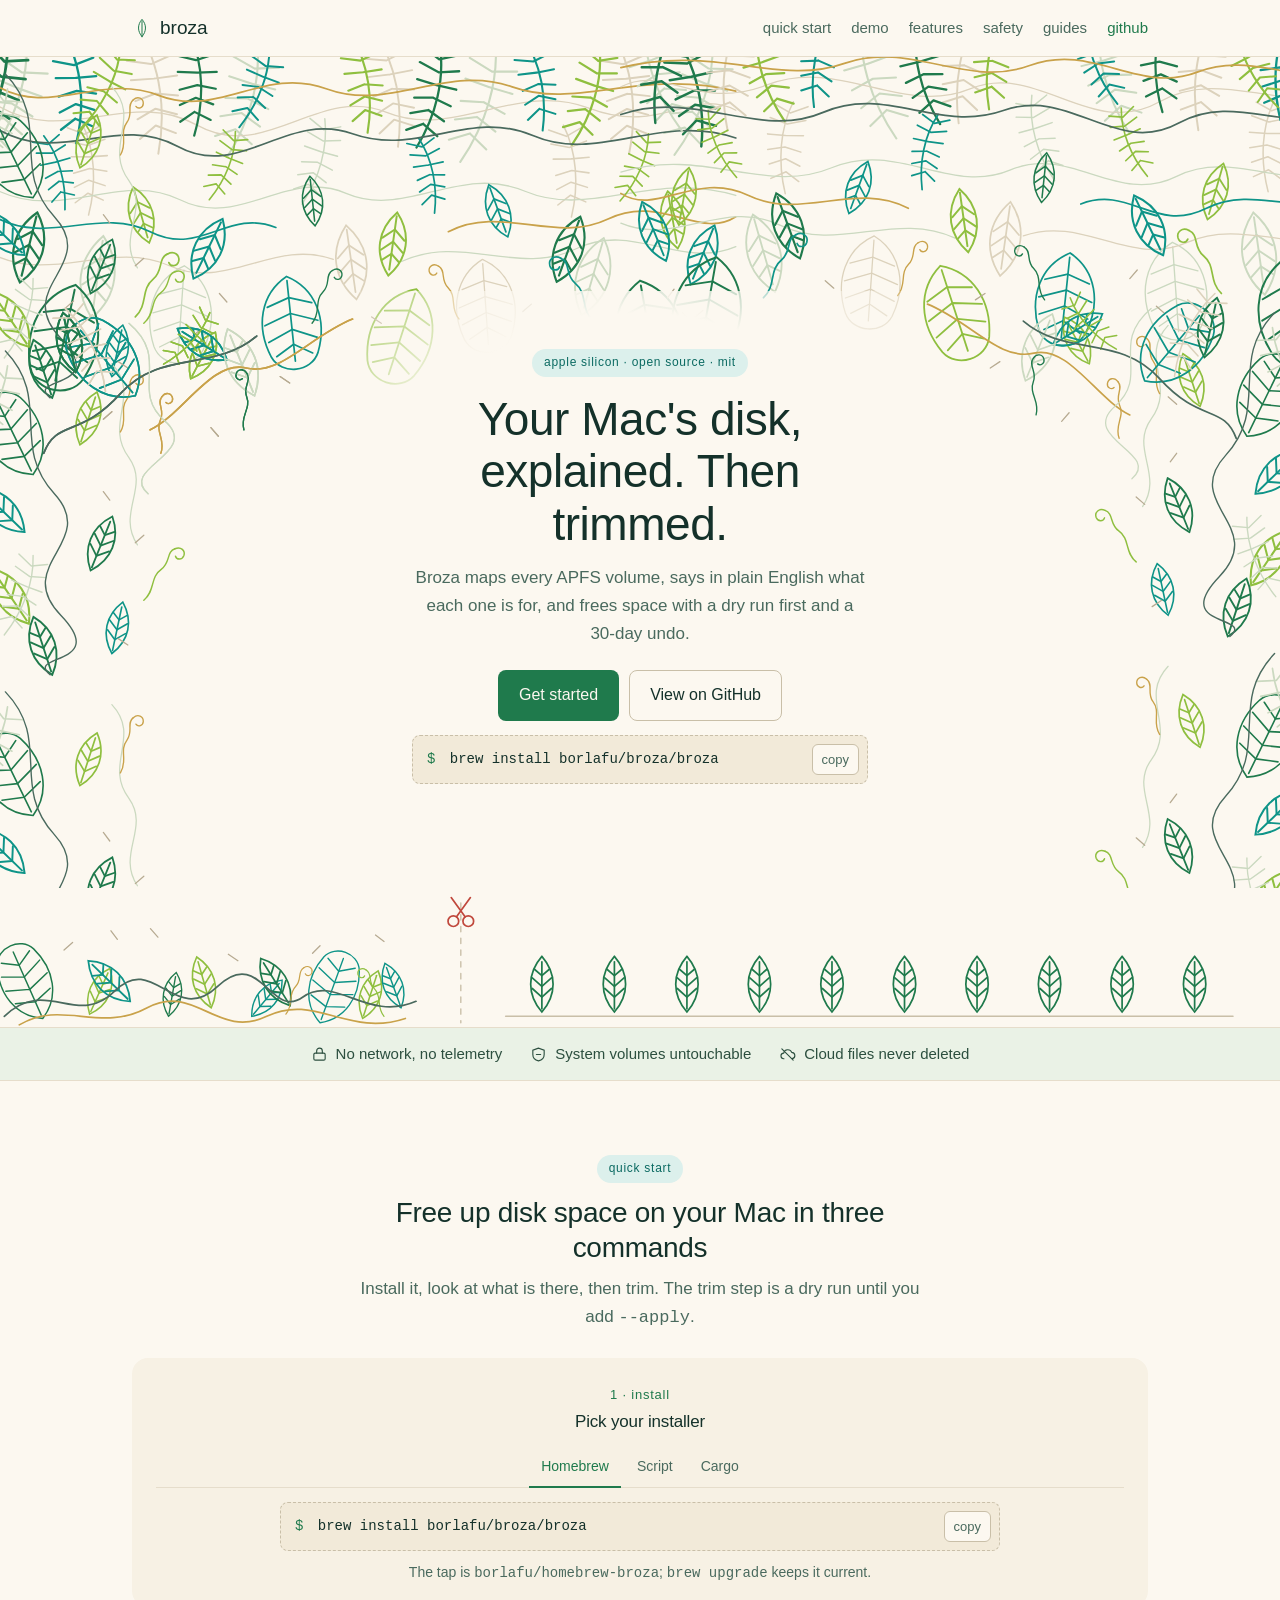
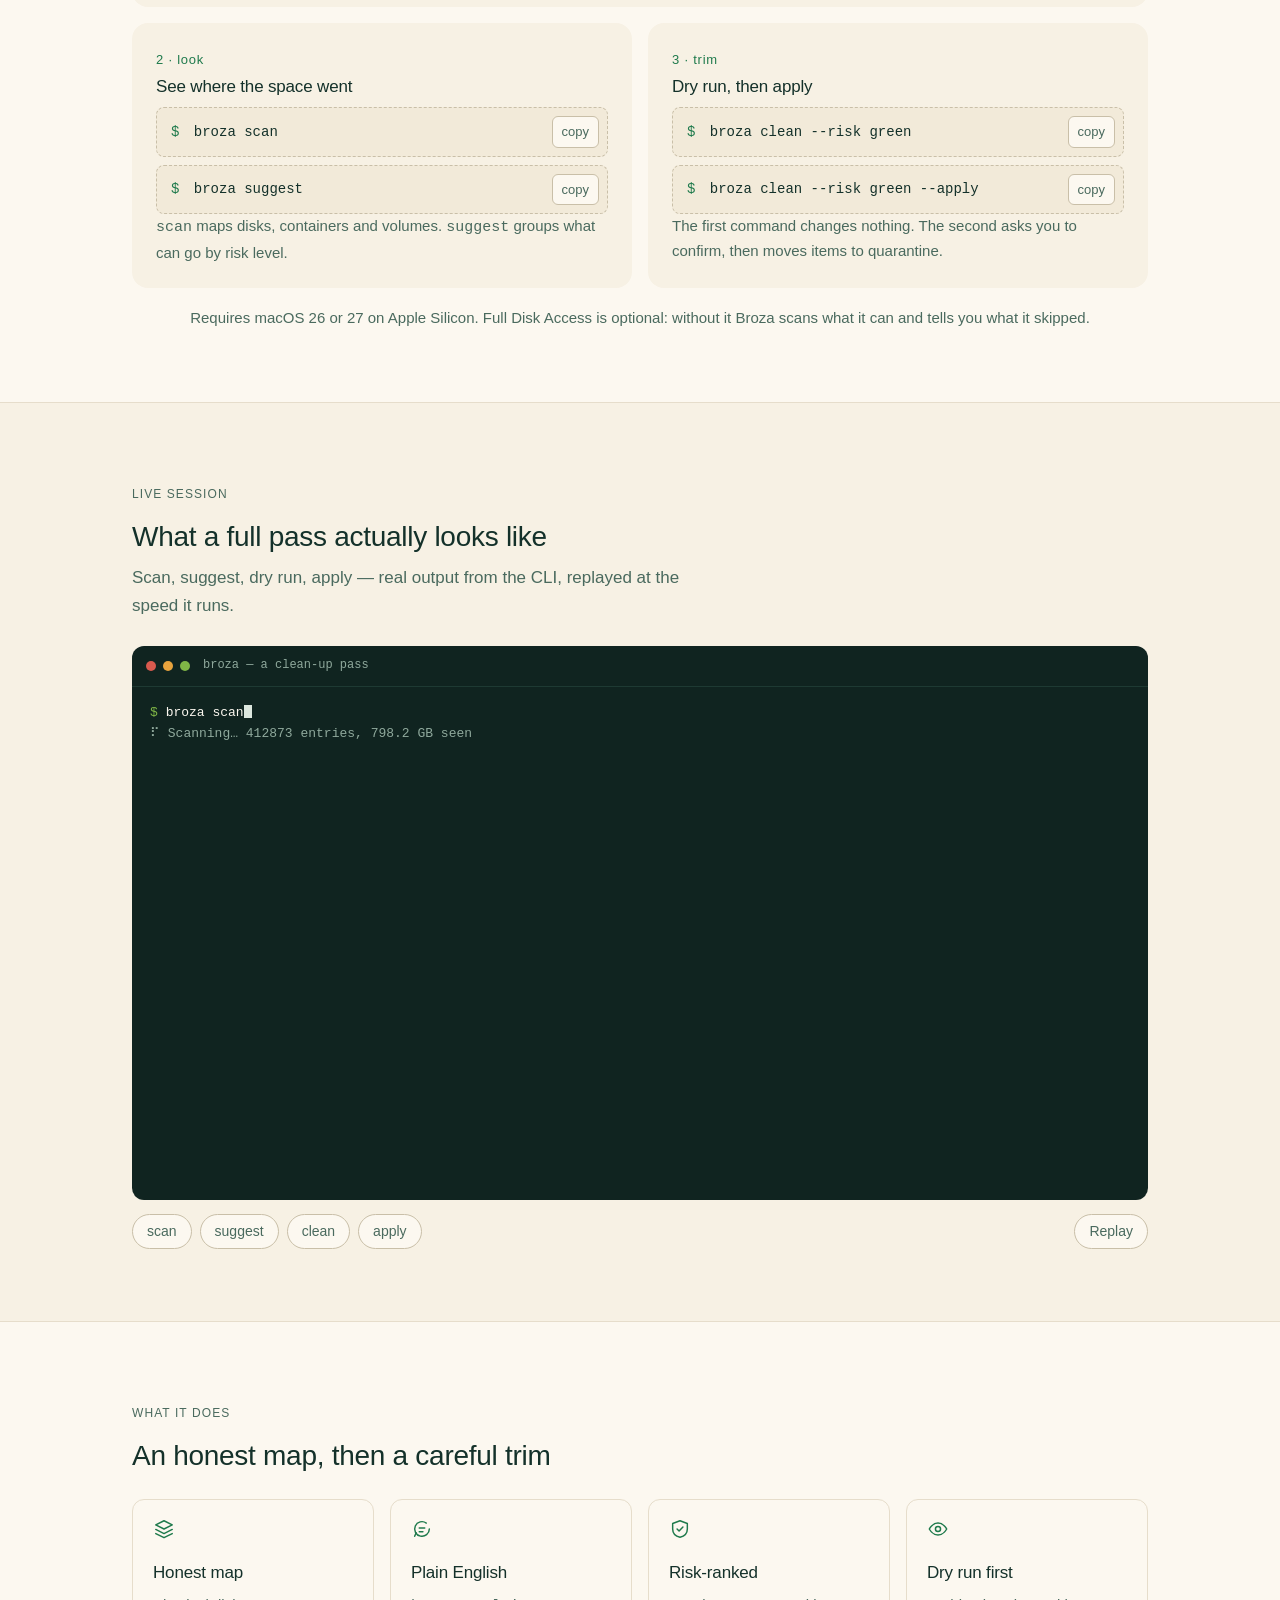
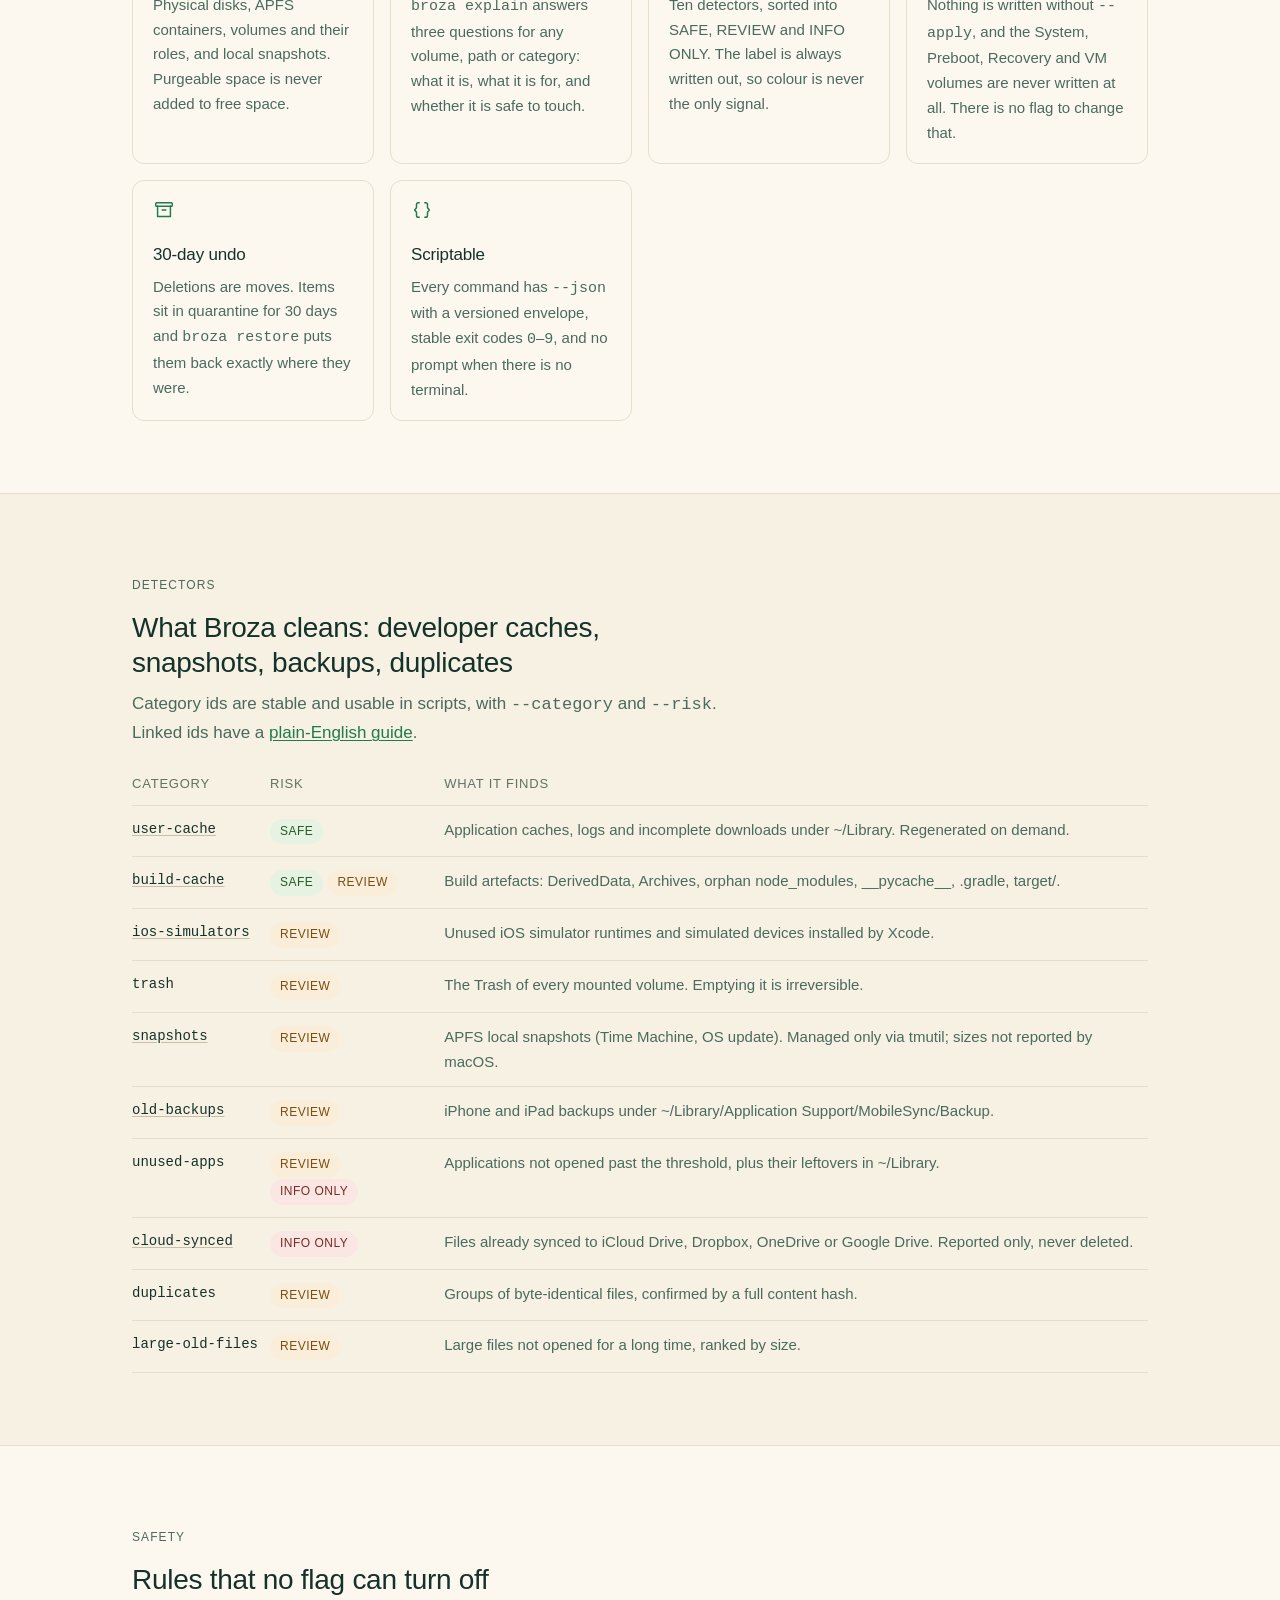
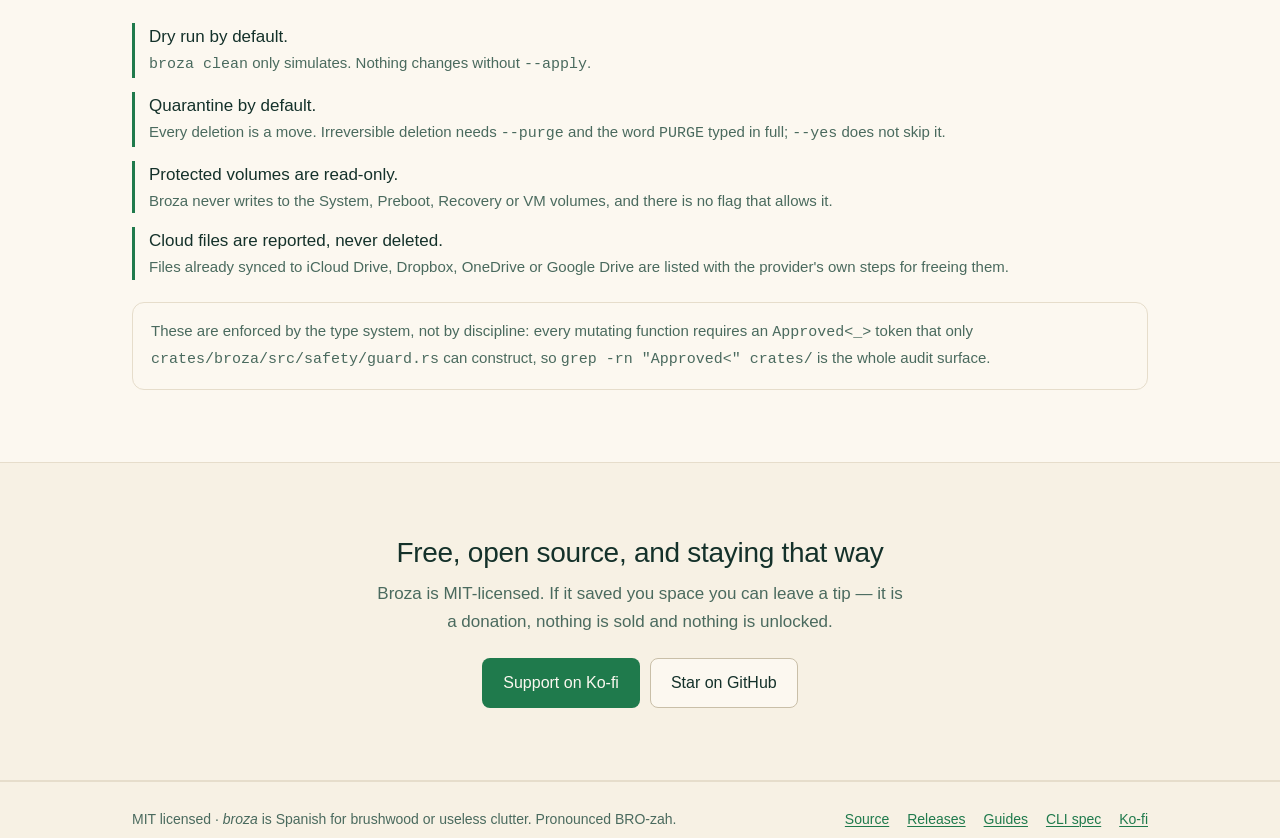
==== commit 126f2756: "feat(suggest): one command per reported finding instead of its steps The 'Reclaimable another way' g" ====
--- a/site/index.html
+++ b/site/index.html
@@ -197,7 +197,7 @@
    61.7 GB  ~/Documents/</span></span>
 <span class="term-step" data-step="suggest" data-work="2600"><span class="line-cmd"><span class="prompt">$</span> <span class="cmd">broza suggest</span></span>
 <span class="out">Potentially reclaimable space:  <span class="strong">234.3 GB</span>
-Reclaimable another way:        51.1 GB   (Broza only reports these; steps below)
+Reclaimable another way:        51.1 GB   (Broza only reports these; how below)
 
 <span class="safe">SAFE (green) — 138.2 GB</span>
    build-cache      121.4 GB   Xcode DerivedData (94.2 GB), Python bytecode caches (27.2 GB)
@@ -211,10 +211,9 @@
 
 <span class="info">RECLAIMABLE ANOTHER WAY — 51.1 GB   (not by Broza)</span>
    build-cache       38.6 GB   Docker Desktop disk image
-                               1. Run `docker system prune` …
-                               More: broza explain build-cache
+                               How: broza explain build-cache docker-raw
    cloud-synced      12.5 GB   Already backed up in iCloud Drive
-                               More: broza explain cloud-synced
+                               How: broza explain cloud-synced icloud
 
 <span class="dim">Next step:
   broza clean --risk green            (dry run, deletes nothing)
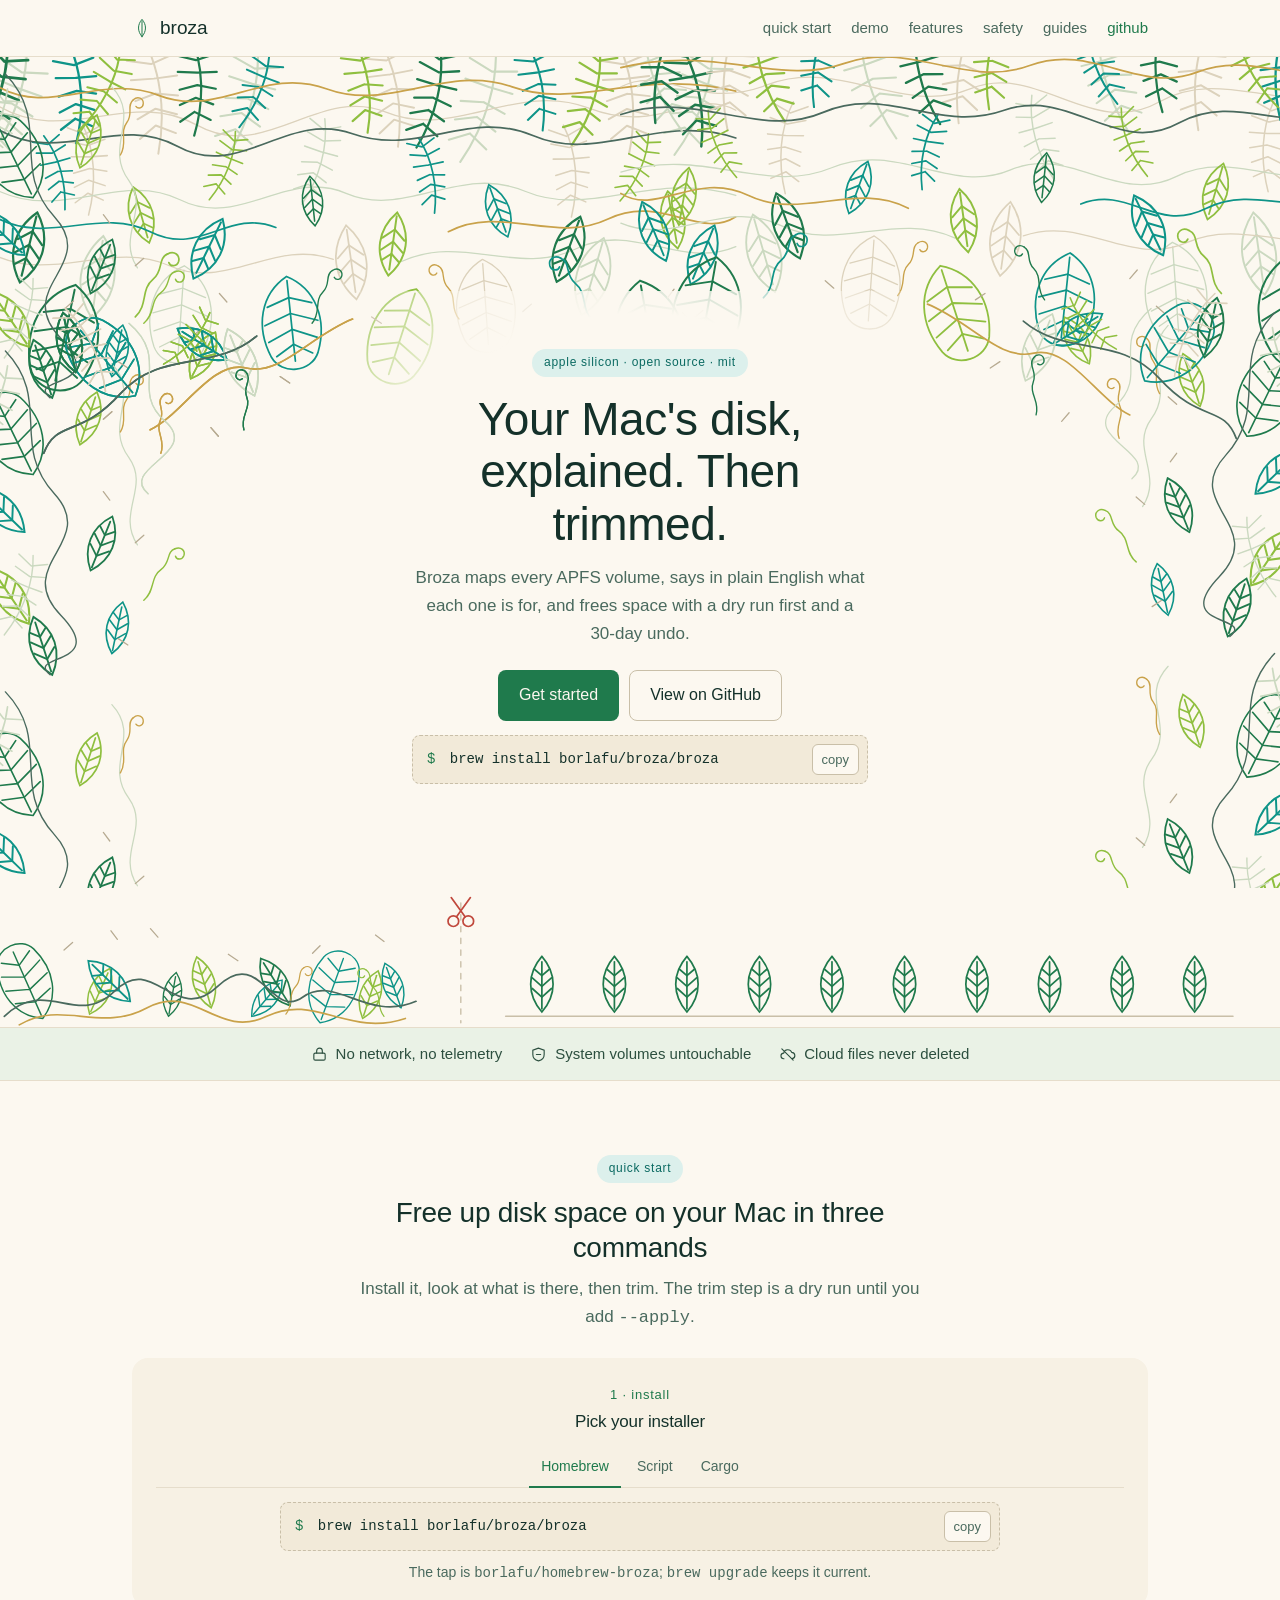
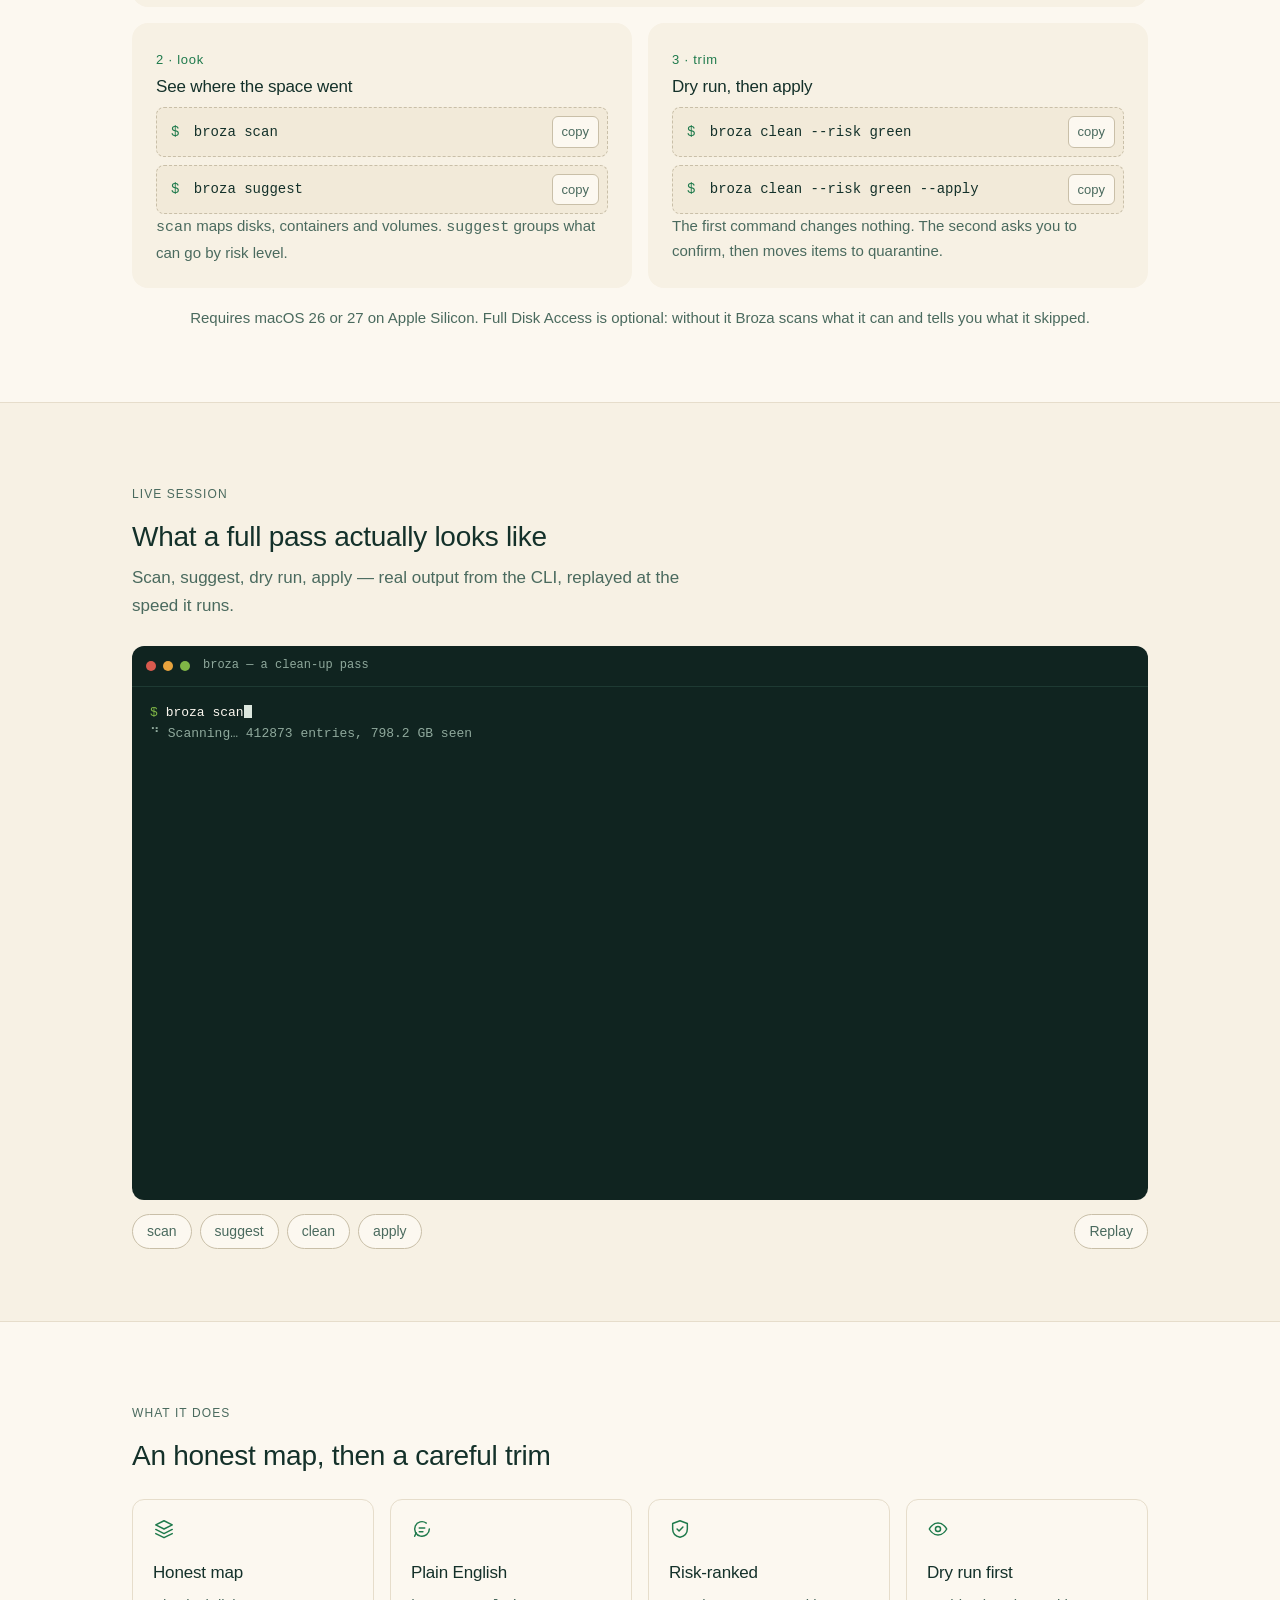
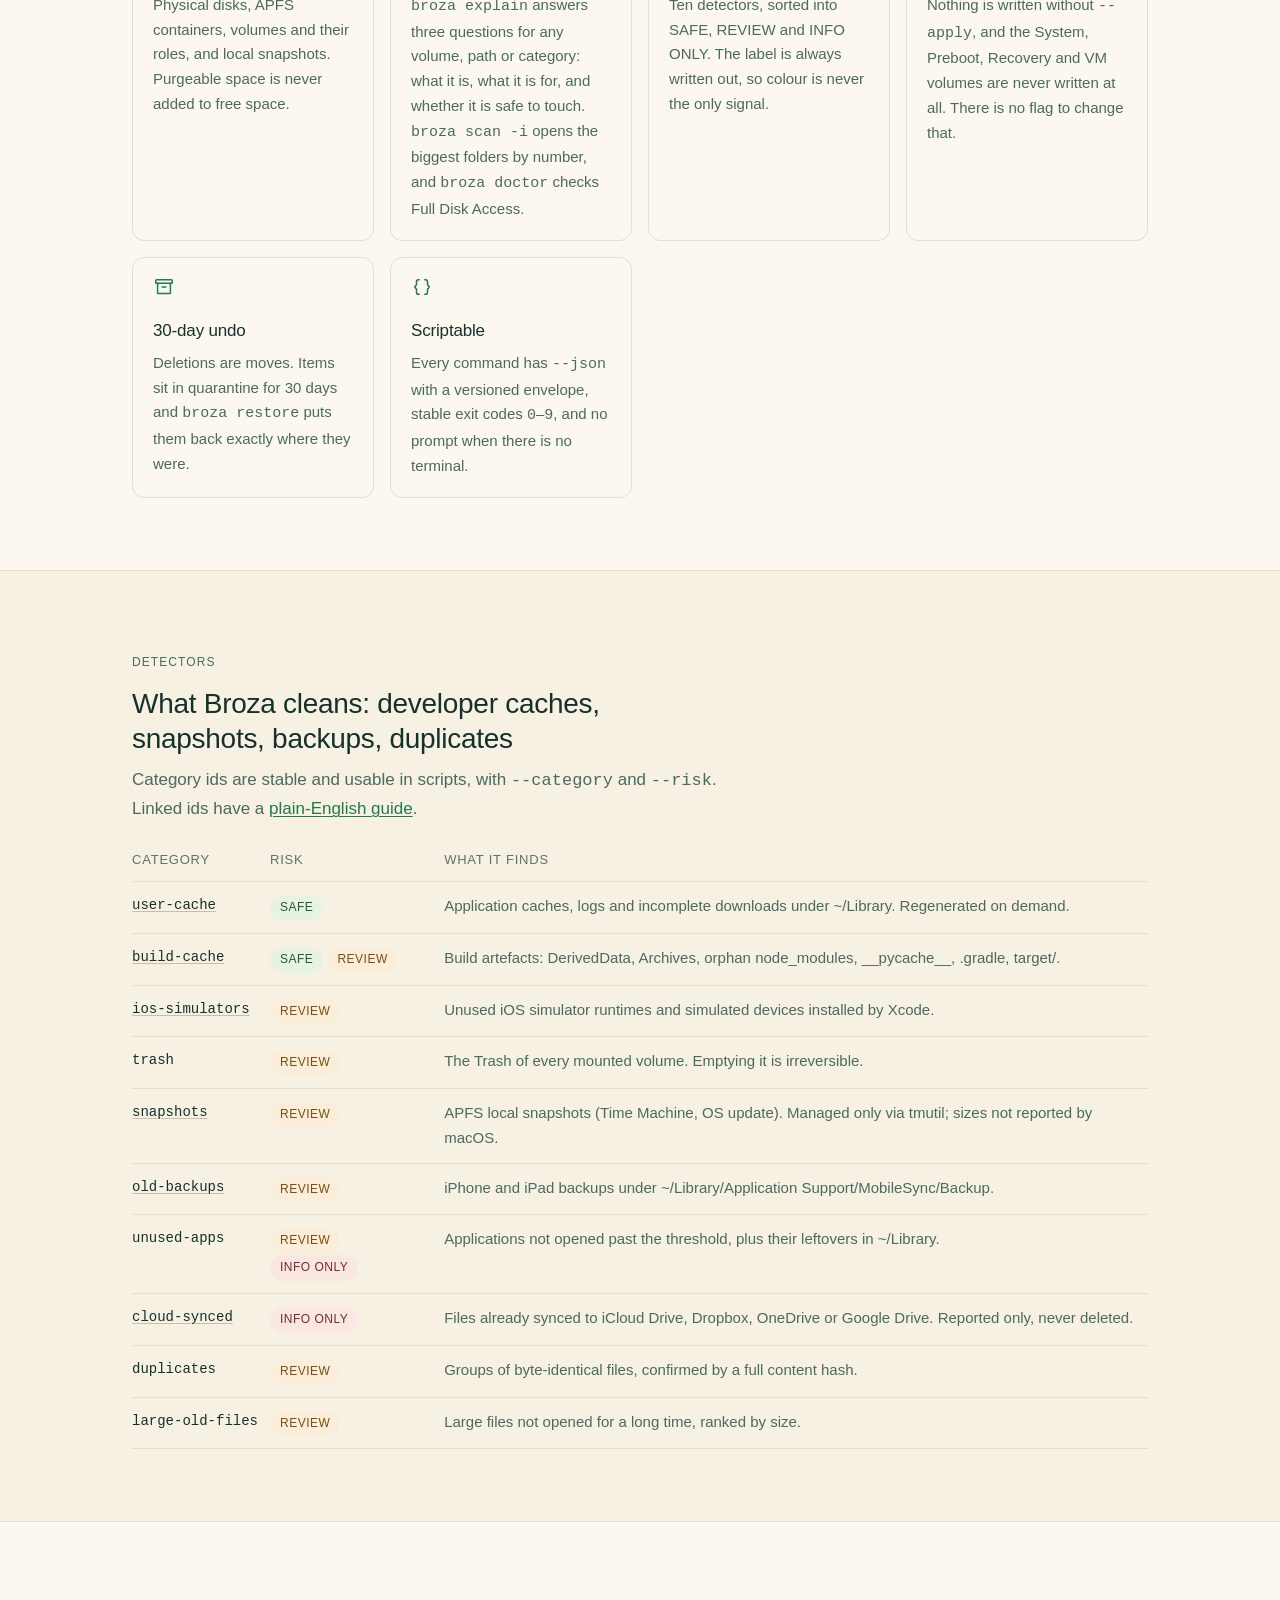
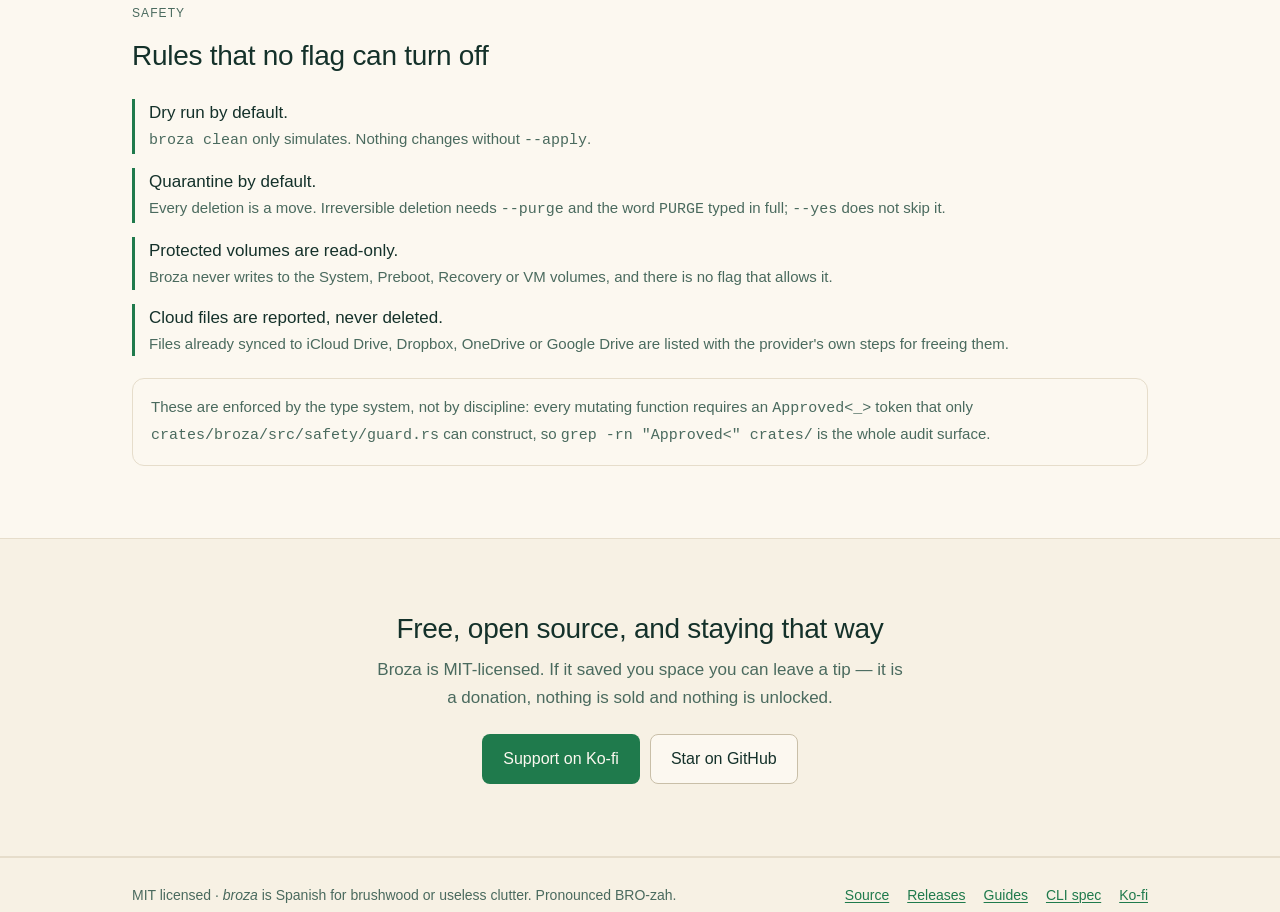
==== commit ee8c5579: "chore: low-severity follow-ups from the review of the 1.2 PRs - restore and quarantine list run on a" ====
--- a/site/index.html
+++ b/site/index.html
@@ -268,7 +268,7 @@
       <div class="card">
         <svg width="22" height="22" viewBox="0 0 24 24" fill="none" stroke="currentColor" stroke-width="1.6" stroke-linecap="round" stroke-linejoin="round" aria-hidden="true"><path d="M20 12a8 8 0 1 1-3.3-6.5"/><path d="M4 20l1.6-4"/><path d="M9 11h6M9 15h4"/></svg>
         <h3>Plain English</h3>
-        <p><code>broza explain</code> answers three questions for any volume, path or category: what it is, what it is for, and whether it is safe to touch.</p>
+        <p><code>broza explain</code> answers three questions for any volume, path or category: what it is, what it is for, and whether it is safe to touch. <code>broza scan -i</code> opens the biggest folders by number, and <code>broza doctor</code> checks Full Disk Access.</p>
       </div>
       <div class="card">
         <svg width="22" height="22" viewBox="0 0 24 24" fill="none" stroke="currentColor" stroke-width="1.6" stroke-linecap="round" stroke-linejoin="round" aria-hidden="true"><path d="M12 3 4 6v6c0 4.4 3.2 7.9 8 9 4.8-1.1 8-4.6 8-9V6z"/><path d="m8.8 12 2.2 2.2 4.2-4.4"/></svg>
